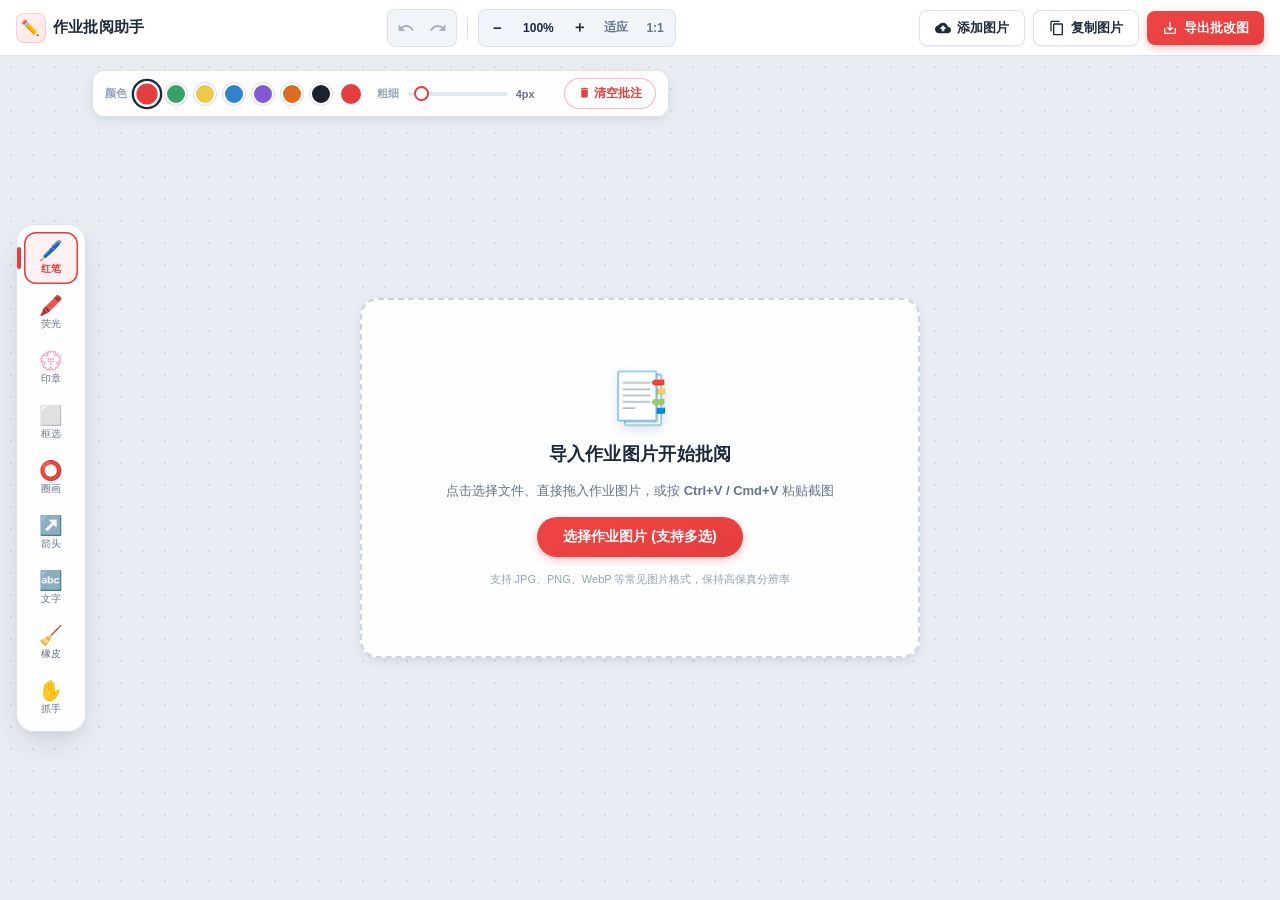
==== homework_marker.html @ cb80a2f5 "feat: 作业批阅助手初始版本 (支持高保真批注/几何胶囊体橡皮擦/无重叠荧光笔/印章交互/离屏高清导出)" ====
<!DOCTYPE html>
<html lang="zh-CN">
<head>
  <meta charset="UTF-8">
  <meta name="viewport" content="width=device-width, initial-scale=1.0, maximum-scale=1.0, user-scalable=no">
  <title>作业批改助手 - 轻量图片在线批阅与导出</title>
  <style>
/* ==========================================================================
   作业批改助手 - 现代极简风格 CSS (UI Refresh)
   ========================================================================== */

:root {
  --bg-app: #f4f6fa;
  --bg-surface: rgba(255, 255, 255, 0.92);
  --bg-canvas-wrap: #e9edf3;
  --border-color: rgba(218, 226, 238, 0.95);
  --text-main: #1e293b;
  --text-muted: #64748b;
  --text-light: #94a3b8;
  --primary: #e53e3e;
  --primary-hover: #c53030;
  --primary-light: #fff1f1;
  --accent: #3182ce;
  --accent-light: #ebf4fd;
  --shadow-sm: 0 1px 2px 0 rgba(15, 23, 42, 0.06);
  --shadow-md: 0 4px 14px -2px rgba(15, 23, 42, 0.10), 0 2px 4px -1px rgba(15, 23, 42, 0.05);
  --shadow-lg: 0 12px 32px -6px rgba(15, 23, 42, 0.14), 0 4px 8px -2px rgba(15, 23, 42, 0.06);
  --radius-xs: 5px;
  --radius-sm: 8px;
  --radius-md: 12px;
  --radius-lg: 18px;
  --radius-pill: 999px;
  --font-family: -apple-system, BlinkMacSystemFont, "Segoe UI", Roboto, "Helvetica Neue", Arial, "PingFang SC", "Microsoft YaHei", sans-serif;
}

* {
  box-sizing: border-box;
  margin: 0;
  padding: 0;
  user-select: none;
  -webkit-user-select: none;
}

html, body {
  width: 100%;
  height: 100%;
  overflow: hidden;
  font-family: var(--font-family);
  background-color: var(--bg-app);
  color: var(--text-main);
  touch-action: none;
}

button {
  font-family: inherit;
  -webkit-tap-highlight-color: transparent;
}

button:focus-visible {
  outline: 2px solid var(--accent);
  outline-offset: 1px;
}

/* ================= 顶栏导航 ================= */
.app-header {
  height: 56px;
  background: var(--bg-surface);
  backdrop-filter: blur(16px);
  -webkit-backdrop-filter: blur(16px);
  border-bottom: 1px solid var(--border-color);
  display: flex;
  align-items: center;
  justify-content: space-between;
  gap: 12px;
  padding: 0 16px;
  position: relative;
  z-index: 50;
}

.header-left {
  display: flex;
  align-items: center;
  gap: 12px;
  min-width: 0;
  flex-shrink: 1;
}

.app-logo {
  display: flex;
  align-items: center;
  gap: 7px;
  font-weight: 800;
  font-size: 15px;
  color: var(--text-main);
  letter-spacing: 0.2px;
  white-space: nowrap;
}

.logo-icon {
  display: flex;
  align-items: center;
  justify-content: center;
  width: 30px;
  height: 30px;
  background: linear-gradient(135deg, #fff5f5, #ffe3e3);
  border-radius: var(--radius-sm);
  font-size: 15px;
  box-shadow: inset 0 0 0 1px rgba(229, 62, 62, 0.18);
}

.doc-info {
  display: flex;
  align-items: center;
  gap: 8px;
  background: #f1f5f9;
  border: 1px solid var(--border-color);
  padding: 4px 10px;
  border-radius: var(--radius-pill);
  font-size: 12px;
  min-width: 0;
}

.filename {
  max-width: 180px;
  overflow: hidden;
  text-overflow: ellipsis;
  white-space: nowrap;
  font-weight: 600;
  color: var(--text-main);
}

.filesize-badge {
  color: var(--text-light);
  font-size: 11px;
  white-space: nowrap;
}

/* 顶部居中快捷操作 */
.header-center {
  display: flex;
  align-items: center;
  gap: 10px;
  flex-shrink: 0;
}

.btn-group {
  display: flex;
  align-items: center;
  background: #f1f5f9;
  border: 1px solid var(--border-color);
  border-radius: var(--radius-sm);
  padding: 3px;
  gap: 2px;
}

.icon-btn {
  width: 30px;
  height: 30px;
  border: none;
  background: transparent;
  border-radius: var(--radius-xs);
  cursor: pointer;
  display: flex;
  align-items: center;
  justify-content: center;
  color: var(--text-main);
  font-size: 15px;
  font-weight: 600;
  transition: background 0.12s ease, color 0.12s ease, transform 0.06s ease;
}

.icon-btn:hover:not(:disabled) {
  background: #fff;
  box-shadow: var(--shadow-sm);
}

.icon-btn:active:not(:disabled) {
  transform: scale(0.94);
}

.icon-btn:disabled {
  opacity: 0.32;
  cursor: not-allowed;
}

.divider {
  width: 1px;
  height: 22px;
  background: var(--border-color);
}

.zoom-controls {
  display: flex;
  align-items: center;
  gap: 2px;
  background: #f1f5f9;
  border: 1px solid var(--border-color);
  border-radius: var(--radius-sm);
  padding: 3px;
}

.zoom-text {
  font-size: 12px;
  font-weight: 700;
  min-width: 48px;
  text-align: center;
  color: var(--text-main);
  font-variant-numeric: tabular-nums;
}

.text-btn {
  border: none;
  background: transparent;
  padding: 5px 8px;
  border-radius: var(--radius-xs);
  font-size: 12px;
  font-weight: 600;
  cursor: pointer;
  color: var(--text-muted);
  transition: background 0.12s, color 0.12s;
  white-space: nowrap;
}

.text-btn:hover {
  background: #fff;
  color: var(--text-main);
  box-shadow: var(--shadow-sm);
}

/* 顶栏右侧按钮 */
.header-right {
  display: flex;
  align-items: center;
  gap: 8px;
  flex-shrink: 0;
}

.action-btn {
  border: none;
  display: inline-flex;
  align-items: center;
  gap: 6px;
  padding: 8px 15px;
  border-radius: var(--radius-sm);
  font-size: 13px;
  font-weight: 600;
  cursor: pointer;
  transition: all 0.14s ease;
  white-space: nowrap;
}

.action-btn svg {
  flex-shrink: 0;
}

.action-btn.primary {
  background: linear-gradient(160deg, #ef4444, var(--primary));
  color: #fff;
  box-shadow: 0 3px 8px rgba(229, 62, 62, 0.32);
}

.action-btn.primary:hover {
  background: linear-gradient(160deg, var(--primary), var(--primary-hover));
  box-shadow: 0 4px 12px rgba(229, 62, 62, 0.4);
  transform: translateY(-1px);
}

.action-btn.primary:active {
  transform: translateY(0);
}

.action-btn.secondary {
  background: #fff;
  color: var(--text-main);
  border: 1px solid var(--border-color);
  box-shadow: var(--shadow-sm);
}

.action-btn.secondary:hover {
  background: #f8fafc;
  border-color: #cbd5e1;
  transform: translateY(-1px);
  box-shadow: var(--shadow-md);
}

.action-btn.secondary:active {
  transform: translateY(0);
}

/* ================= 主体工作区 ================= */
.app-main {
  width: 100%;
  height: calc(100% - 56px);
  position: relative;
  display: flex;
  flex-direction: column;
}

/* 左侧悬浮主工具栏 */
.floating-toolbar {
  position: absolute;
  left: 16px;
  top: 50%;
  transform: translateY(-50%);
  z-index: 40;
  background: var(--bg-surface);
  backdrop-filter: blur(16px);
  -webkit-backdrop-filter: blur(16px);
  border: 1px solid var(--border-color);
  border-radius: var(--radius-lg);
  box-shadow: var(--shadow-lg);
  padding: 7px;
  display: flex;
  flex-direction: column;
  gap: 3px;
}

.tool-btn {
  width: 54px;
  height: 52px;
  border: none;
  background: transparent;
  border-radius: var(--radius-md);
  display: flex;
  flex-direction: column;
  align-items: center;
  justify-content: center;
  gap: 2px;
  cursor: pointer;
  transition: background 0.13s cubic-bezier(0.4, 0, 0.2, 1), color 0.13s, transform 0.08s;
  color: var(--text-muted);
  position: relative;
}

.tool-btn:hover {
  background: rgba(15, 23, 42, 0.05);
  color: var(--text-main);
}

.tool-btn:active {
  transform: scale(0.94);
}

.tool-btn.active {
  background: var(--primary-light);
  color: var(--primary);
  font-weight: 700;
  box-shadow: inset 0 0 0 1.5px var(--primary);
}

.tool-btn.active::before {
  content: '';
  position: absolute;
  left: -7px;
  top: 50%;
  transform: translateY(-50%);
  width: 3.5px;
  height: 22px;
  background: var(--primary);
  border-radius: var(--radius-pill);
}

.tool-icon {
  font-size: 19px;
  line-height: 1;
}

.tool-name {
  font-size: 10px;
  letter-spacing: 0.2px;
}

/* 顶部悬浮属性配置栏 */
.floating-props {
  position: absolute;
  top: 14px;
  left: 92px;
  right: 16px;
  width: fit-content;
  max-width: calc(100% - 108px);
  z-index: 35;
  background: var(--bg-surface);
  backdrop-filter: blur(16px);
  -webkit-backdrop-filter: blur(16px);
  border: 1px solid var(--border-color);
  border-radius: var(--radius-md);
  box-shadow: var(--shadow-md);
  padding: 7px 12px;
  display: flex;
  align-items: center;
  gap: 14px;
  flex-wrap: wrap;
}

.prop-group {
  display: flex;
  align-items: center;
  gap: 8px;
  min-height: 30px;
}

.prop-label {
  font-size: 11px;
  font-weight: 700;
  color: var(--text-light);
  letter-spacing: 0.4px;
  white-space: nowrap;
}

.color-palette {
  display: flex;
  align-items: center;
  gap: 7px;
}

.color-dot {
  width: 22px;
  height: 22px;
  border-radius: 50%;
  border: 2px solid #fff;
  outline: 1px solid rgba(15, 23, 42, 0.14);
  cursor: pointer;
  transition: transform 0.14s, outline-color 0.14s;
  flex-shrink: 0;
}

.color-dot:hover {
  transform: scale(1.18);
}

.color-dot.active {
  outline: 2.5px solid var(--text-main);
  transform: scale(1.18);
}

.custom-color-input {
  width: 24px;
  height: 24px;
  padding: 0;
  border: none;
  background: transparent;
  cursor: pointer;
  border-radius: 50%;
}

.custom-color-input::-webkit-color-swatch-wrapper {
  padding: 0;
}

.custom-color-input::-webkit-color-swatch {
  border: 2px solid #fff;
  outline: 1.5px dashed var(--text-light);
  border-radius: 50%;
}

.size-slider-wrap {
  display: flex;
  align-items: center;
  gap: 8px;
}

.size-slider-wrap input[type="range"] {
  width: 100px;
  cursor: pointer;
  appearance: none;
  -webkit-appearance: none;
  height: 4px;
  background: #e2e8f0;
  border-radius: var(--radius-pill);
  outline: none;
}

.size-slider-wrap input[type="range"]::-webkit-slider-thumb {
  appearance: none;
  -webkit-appearance: none;
  width: 15px;
  height: 15px;
  background: #fff;
  border: 2.5px solid var(--primary);
  border-radius: 50%;
  box-shadow: var(--shadow-sm);
  transition: transform 0.12s;
}

.size-slider-wrap input[type="range"]::-webkit-slider-thumb:hover {
  transform: scale(1.15);
}

.size-slider-wrap input[type="range"]::-moz-range-thumb {
  width: 15px;
  height: 15px;
  background: #fff;
  border: 2.5px solid var(--primary);
  border-radius: 50%;
  box-shadow: var(--shadow-sm);
}

.size-val {
  font-size: 11px;
  font-weight: 700;
  min-width: 34px;
  color: var(--text-muted);
  font-variant-numeric: tabular-nums;
}

/* 印章选择 */
.stamp-picker {
  display: flex;
  align-items: center;
  gap: 5px;
  flex-wrap: wrap;
}

.stamp-btn {
  border: 1px solid var(--border-color);
  background: #fff;
  border-radius: var(--radius-pill);
  padding: 5px 11px;
  font-size: 12px;
  font-weight: 500;
  cursor: pointer;
  transition: all 0.13s;
  color: var(--text-main);
  white-space: nowrap;
  box-shadow: var(--shadow-sm);
}

.stamp-btn:hover {
  background: #f8fafc;
  border-color: #cbd5e1;
  transform: translateY(-1px);
}

.stamp-btn.active {
  background: var(--primary);
  color: #fff;
  border-color: var(--primary);
  font-weight: 700;
  box-shadow: 0 3px 8px rgba(229, 62, 62, 0.3);
}

/* 选中印章的操作组 */
.stamp-ops {
  display: flex;
  align-items: center;
  gap: 5px;
}

.stamp-op-btn {
  border: 1px solid var(--border-color);
  background: #fff;
  border-radius: var(--radius-pill);
  padding: 5px 10px;
  font-size: 12px;
  font-weight: 600;
  cursor: pointer;
  transition: all 0.13s;
  color: var(--text-main);
  display: inline-flex;
  align-items: center;
  gap: 4px;
  white-space: nowrap;
  box-shadow: var(--shadow-sm);
}

.stamp-op-btn span {
  font-size: 11px;
}

.stamp-op-btn:hover {
  background: #f8fafc;
  border-color: #cbd5e1;
  transform: translateY(-1px);
}

.stamp-op-btn.danger {
  color: var(--primary);
  border-color: rgba(229, 62, 62, 0.45);
  background: var(--primary-light);
}

.stamp-op-btn.danger:hover {
  background: #ffe3e3;
  border-color: var(--primary);
}

/* 兼容旧类名（若其他位置引用） */
.stamp-action-btn {
  border: 1px solid var(--border-color);
  background: #fff;
  border-radius: var(--radius-pill);
  padding: 5px 10px;
  font-size: 12px;
  cursor: pointer;
}

.danger-btn {
  border: 1px solid rgba(229, 62, 62, 0.35);
  background: #fff;
  color: var(--primary);
  border-radius: var(--radius-pill);
  padding: 6px 13px;
  font-size: 12px;
  font-weight: 600;
  cursor: pointer;
  transition: all 0.14s;
  white-space: nowrap;
}

.danger-btn:hover {
  background: var(--primary);
  color: #fff;
  border-color: var(--primary);
  box-shadow: 0 3px 8px rgba(229, 62, 62, 0.3);
}

.ml-auto {
  margin-left: auto;
}

/* ================= 画布视口 ================= */
.canvas-viewport {
  flex: 1;
  width: 100%;
  height: 100%;
  background-color: var(--bg-canvas-wrap);
  background-image: radial-gradient(circle, rgba(148, 163, 184, 0.28) 1px, transparent 1px);
  background-size: 22px 22px;
  position: relative;
  overflow: hidden;
  cursor: crosshair;
}

.canvas-viewport.panning {
  cursor: grab;
}

.canvas-viewport.panning:active {
  cursor: grabbing;
}

#mainCanvas {
  position: absolute;
  top: 0;
  left: 0;
  width: 100%;
  height: 100%;
  display: block;
}

/* 初始拖拽空状态 */
.drop-zone {
  position: absolute;
  inset: 40px;
  margin: auto;
  max-width: 560px;
  height: 360px;
  border: 2px dashed #cbd5e1;
  background: rgba(255, 255, 255, 0.9);
  backdrop-filter: blur(8px);
  border-radius: var(--radius-lg);
  display: flex;
  flex-direction: column;
  align-items: center;
  justify-content: center;
  gap: 15px;
  padding: 24px;
  text-align: center;
  z-index: 20;
  transition: all 0.2s;
  box-shadow: var(--shadow-md);
}

.drop-zone.dragover {
  border-color: var(--primary);
  background: var(--primary-light);
  transform: scale(1.02);
  box-shadow: 0 12px 32px rgba(229, 62, 62, 0.16);
}

.drop-icon {
  font-size: 50px;
  filter: drop-shadow(0 4px 6px rgba(15, 23, 42, 0.12));
}

.drop-zone h2 {
  font-size: 18px;
  font-weight: 800;
  color: var(--text-main);
  letter-spacing: 0.3px;
}

.drop-zone p {
  font-size: 13px;
  color: var(--text-muted);
  max-width: 400px;
  line-height: 1.6;
}

.action-btn.large {
  padding: 11px 26px;
  font-size: 14px;
  border-radius: var(--radius-pill);
}

.drop-hint {
  font-size: 11px;
  color: var(--text-light);
}

/* ================= 底部多图批改缩略图条 ================= */
.thumbnail-strip {
  height: 88px;
  background: var(--bg-surface);
  border-top: 1px solid var(--border-color);
  backdrop-filter: blur(16px);
  -webkit-backdrop-filter: blur(16px);
  display: flex;
  flex-direction: column;
  padding: 7px 16px;
  position: relative;
  z-index: 45;
}

.thumb-header {
  display: flex;
  align-items: center;
  justify-content: space-between;
  font-size: 11px;
  font-weight: 700;
  color: var(--text-muted);
  letter-spacing: 0.3px;
  margin-bottom: 5px;
}

.thumb-add-btn {
  background: transparent;
  border: 1px solid transparent;
  border-radius: var(--radius-pill);
  padding: 2px 10px;
  color: var(--accent);
  font-size: 11px;
  font-weight: 700;
  cursor: pointer;
  transition: all 0.13s;
}

.thumb-add-btn:hover {
  background: var(--accent-light);
  border-color: rgba(49, 130, 206, 0.3);
}

.thumb-scroll {
  display: flex;
  align-items: center;
  gap: 10px;
  overflow-x: auto;
  overflow-y: hidden;
  height: 56px;
  padding-bottom: 2px;
}

.thumb-scroll::-webkit-scrollbar {
  height: 5px;
}

.thumb-scroll::-webkit-scrollbar-thumb {
  background: #cbd5e1;
  border-radius: var(--radius-pill);
}

.thumb-item {
  position: relative;
  width: 50px;
  height: 50px;
  border-radius: var(--radius-sm);
  border: 2px solid transparent;
  overflow: hidden;
  cursor: pointer;
  flex-shrink: 0;
  background: #f1f5f9;
  transition: all 0.15s;
  box-shadow: var(--shadow-sm);
}

.thumb-item:hover {
  transform: translateY(-2px);
  box-shadow: var(--shadow-md);
}

.thumb-item img {
  width: 100%;
  height: 100%;
  object-fit: cover;
}

.thumb-item.active {
  border-color: var(--primary);
  box-shadow: 0 0 0 2px rgba(229, 62, 62, 0.25);
}

.thumb-remove {
  position: absolute;
  top: 1px;
  right: 1px;
  width: 15px;
  height: 15px;
  background: rgba(15, 23, 42, 0.65);
  color: #fff;
  border-radius: 50%;
  display: flex;
  align-items: center;
  justify-content: center;
  font-size: 10px;
  opacity: 0;
  transition: opacity 0.15s;
}

.thumb-item:hover .thumb-remove {
  opacity: 1;
}

/* ================= 提示 Toast ================= */
.toast-container {
  position: fixed;
  bottom: 24px;
  left: 50%;
  transform: translateX(-50%);
  display: flex;
  flex-direction: column;
  align-items: center;
  gap: 8px;
  z-index: 9999;
  pointer-events: none;
}

.toast {
  background: rgba(15, 23, 42, 0.92);
  color: #fff;
  padding: 9px 18px;
  border-radius: var(--radius-pill);
  font-size: 13px;
  font-weight: 500;
  letter-spacing: 0.2px;
  box-shadow: var(--shadow-lg);
  backdrop-filter: blur(8px);
  animation: toastFadeIn 0.25s ease-out forwards;
}

@keyframes toastFadeIn {
  from { opacity: 0; transform: translateY(10px); }
  to { opacity: 1; transform: translateY(0); }
}

/* ================= 中屏适配：压缩属性栏标签与间距 ================= */
@media (max-width: 1100px) {
  .floating-props {
    gap: 10px;
  }
  .prop-label {
    display: none;
  }
  .size-slider-wrap input[type="range"] {
    width: 72px;
  }
  .stamp-op-btn span {
    display: none;
  }
  .stamp-op-btn {
    padding: 5px 9px;
  }
  .action-btn span {
    display: none;
  }
  .action-btn {
    padding: 8px 11px;
  }
  .filename {
    max-width: 110px;
  }
}

/* ================= 移动端适配 ================= */
@media (max-width: 768px) {
  .app-header {
    padding: 0 8px;
    height: 50px;
    gap: 6px;
  }
  .app-main {
    height: calc(100% - 50px);
  }
  .app-logo .logo-title {
    display: none;
  }
  .doc-info, .header-center .btn-group {
    display: none;
  }
  .floating-toolbar {
    left: 8px;
    top: 50%;
    transform: translateY(-50%);
    padding: 5px;
    border-radius: var(--radius-md);
  }
  .tool-btn {
    width: 46px;
    height: 46px;
  }
  .tool-btn.active::before {
    left: -5px;
    height: 18px;
  }
  .floating-props {
    left: 66px;
    top: 10px;
    right: 8px;
    max-width: calc(100% - 74px);
    padding: 5px 9px;
    gap: 8px;
  }
  .prop-group {
    min-height: 26px;
  }
  .color-dot {
    width: 19px;
    height: 19px;
  }
  .size-slider-wrap input[type="range"] {
    width: 60px;
  }
  .stamp-btn {
    padding: 4px 9px;
    font-size: 11px;
  }
  .zoom-controls {
    padding: 2px;
  }
  .zoom-text {
    min-width: 40px;
    font-size: 11px;
  }
  .text-btn {
    padding: 4px 6px;
    font-size: 11px;
  }
  .drop-zone {
    inset: 16px;
    height: auto;
    min-height: 300px;
  }
}

/* ================= 移动端顶栏修复 ================= */
.action-btn[for="fileInput"],
.thumb-add-btn {
  cursor: pointer;
}

@media (max-width: 768px) {
  .app-header {
    display: grid;
    grid-template-columns: 42px minmax(0, 1fr) auto;
    align-items: center;
    height: 50px;
    padding: 0 8px;
    gap: 6px;
  }
  .header-left { min-width: 0; width: 42px; }
  .app-logo { width: 42px; justify-content: center; }
  .app-logo .logo-title,
  .doc-info { display: none !important; }
  .header-center { min-width: 0; width: 100%; justify-content: center; gap: 0; }
  .header-center .btn-group { display: flex; gap: 2px; }
  .header-center .divider { display: none; }
  .zoom-controls { max-width: 100%; overflow: hidden; }
  .header-right { gap: 5px; }
  .header-right .action-btn { padding: 7px 9px; }
  .header-right .action-btn span { display: none; }
  .header-right #btnCopyImage { display: inline-flex; }
  .floating-props { z-index: 45; }
}

</style>
</head>
<body>
  <!-- 顶栏导航 -->
  <header class="app-header">
    <div class="header-left">
      <div class="app-logo">
        <span class="logo-icon">✏️</span>
        <span class="logo-title">作业批阅助手</span>
      </div>
      <div class="doc-info" id="docInfo" style="display: none;">
        <span class="filename" id="docFilename">未命名作业</span>
        <span class="filesize-badge" id="docResolution">0 × 0</span>
      </div>
    </div>

    <!-- 顶部居中快捷操作：撤销/重做/缩放 -->
    <div class="header-center">
      <div class="btn-group">
        <button class="icon-btn" id="btnUndo" title="撤销 (Ctrl+Z)" disabled>
          <svg viewBox="0 0 24 24" width="18" height="18"><path fill="currentColor" d="M12.5 8c-2.65 0-5.05.99-6.9 2.6L2 7v9h9l-3.62-3.62c1.39-1.16 3.16-1.88 5.12-1.88 3.54 0 6.55 2.31 7.6 5.5l2.37-.78C21.08 11.03 17.15 8 12.5 8z"/></svg>
        </button>
        <button class="icon-btn" id="btnRedo" title="重做 (Ctrl+Y)" disabled>
          <svg viewBox="0 0 24 24" width="18" height="18"><path fill="currentColor" d="M18.4 10.6C16.55 8.99 14.15 8 11.5 8c-4.65 0-8.58 3.03-9.96 7.22L3.9 16c1.05-3.19 4.05-5.5 7.6-5.5 1.95 0 3.73.72 5.12 1.88L13 16h9V7l-3.6 3.6z"/></svg>
        </button>
      </div>

      <div class="divider"></div>

      <div class="zoom-controls">
        <button class="icon-btn" id="btnZoomOut" title="缩小 (滚轮下滑)">−</button>
        <span class="zoom-text" id="zoomLevel">100%</span>
        <button class="icon-btn" id="btnZoomIn" title="放大 (滚轮上滑)">＋</button>
        <button class="text-btn" id="btnFitScreen" title="自适应窗口大小">适应</button>
        <button class="text-btn" id="btnActualSize" title="1:1 原始像素">1:1</button>
      </div>
    </div>

    <!-- 顶部右侧：导入与导出 -->
    <div class="header-right">
      <input type="file" id="fileInput" accept="image/*" multiple style="display: none;">
      <label class="action-btn secondary" id="btnImport" for="fileInput" role="button" title="选择并导入作业照片">
        <svg viewBox="0 0 24 24" width="16" height="16"><path fill="currentColor" d="M19.35 10.04C18.67 6.59 15.64 4 12 4 9.11 4 6.6 5.64 5.35 8.04 2.34 8.36 0 10.91 0 14c0 3.31 2.69 6 6 6h13c2.76 0 5-2.24 5-5 0-2.64-2.05-4.78-4.65-4.96zM14 13v4h-4v-4H7l5-5 5 5h-3z"/></svg>
        <span>添加图片</span>
      </label>
      <button class="action-btn secondary" id="btnCopyImage" title="复制批阅图到剪贴板">
        <svg viewBox="0 0 24 24" width="16" height="16"><path fill="currentColor" d="M16 1H4c-1.1 0-2 .9-2 2v14h2V3h12V1zm3 4H8c-1.1 0-2 .9-2 2v14c0 1.1.9 2 2 2h11c1.1 0 2-.9 2-2V7c0-1.1-.9-2-2-2zm0 16H8V7h11v14z"/></svg>
        <span>复制图片</span>
      </button>
      <button class="action-btn primary" id="btnExport">
        <svg viewBox="0 0 24 24" width="16" height="16"><path fill="currentColor" d="M19 12v7H5v-7H3v7c0 1.1.9 2 2 2h14c1.1 0 2-.9 2-2v-7h-2zm-6 .67l2.59-2.58L17 11.5l-5 5-5-5 1.41-1.41L11 12.67V3h2v9.67z"/></svg>
        <span>导出批改图</span>
      </button>
    </div>
  </header>

  <!-- 主体工作区 -->
  <main class="app-main">
    <!-- 左侧悬浮主工具栏 -->
    <aside class="floating-toolbar">
      <button class="tool-btn active" data-tool="pen" title="批改红笔 (P)">
        <span class="tool-icon">🖊️</span>
        <span class="tool-name">红笔</span>
      </button>
      <button class="tool-btn" data-tool="highlighter" title="荧光笔 (H)">
        <span class="tool-icon">🖍️</span>
        <span class="tool-name">荧光</span>
      </button>
      <button class="tool-btn" data-tool="stamp" title="批改印章 (S)">
        <span class="tool-icon">💮</span>
        <span class="tool-name">印章</span>
      </button>
      <button class="tool-btn" data-tool="rect" title="矩形框选 (R)">
        <span class="tool-icon">⬜</span>
        <span class="tool-name">框选</span>
      </button>
      <button class="tool-btn" data-tool="circle" title="圆形重点 (C)">
        <span class="tool-icon">⭕</span>
        <span class="tool-name">圈画</span>
      </button>
      <button class="tool-btn" data-tool="arrow" title="箭头指示 (A)">
        <span class="tool-icon">↗️</span>
        <span class="tool-name">箭头</span>
      </button>
      <button class="tool-btn" data-tool="text" title="文字评语 (T)">
        <span class="tool-icon">🔤</span>
        <span class="tool-name">文字</span>
      </button>
      <button class="tool-btn" data-tool="eraser" title="橡皮擦 (E)">
        <span class="tool-icon">🧹</span>
        <span class="tool-name">橡皮</span>
      </button>
      <button class="tool-btn" data-tool="pan" title="平移视角 (空格+拖拽)">
        <span class="tool-icon">✋</span>
        <span class="tool-name">抓手</span>
      </button>
    </aside>

    <!-- 顶部悬浮属性配置栏 (颜色/粗细/印章类型) -->
    <section class="floating-props" id="floatingProps">
      <!-- 颜色选择器 -->
      <div class="prop-group" id="colorGroup">
        <span class="prop-label">颜色</span>
        <div class="color-palette">
          <button class="color-dot active" data-color="#e53e3e" style="background: #e53e3e;" title="教师正红"></button>
          <button class="color-dot" data-color="#38a169" style="background: #38a169;" title="对勾绿"></button>
          <button class="color-dot" data-color="#ecc94b" style="background: #ecc94b;" title="重点黄"></button>
          <button class="color-dot" data-color="#3182ce" style="background: #3182ce;" title="标准蓝"></button>
          <button class="color-dot" data-color="#805ad5" style="background: #805ad5;" title="典雅紫"></button>
          <button class="color-dot" data-color="#dd6b20" style="background: #dd6b20;" title="警示橙"></button>
          <button class="color-dot" data-color="#1a202c" style="background: #1a202c;" title="墨黑"></button>
          <input type="color" id="customColorPicker" value="#e53e3e" class="custom-color-input" title="自定义颜色">
        </div>
      </div>

      <!-- 粗细选择器 -->
      <div class="prop-group" id="sizeGroup">
        <span class="prop-label">粗细</span>
        <div class="size-slider-wrap">
          <input type="range" id="sizeSlider" min="1" max="40" value="4">
          <span class="size-val" id="sizeVal">4px</span>
        </div>
      </div>

      <!-- 橡皮擦范围（仅选择橡皮时展示） -->
      <div class="prop-group" id="eraserSizeGroup" style="display: none;">
        <span class="prop-label">擦除范围</span>
        <div class="size-slider-wrap">
          <input type="range" id="eraserSizeSlider" min="8" max="96" value="32">
          <span class="size-val" id="eraserSizeVal">32px</span>
        </div>
      </div>

      <!-- 印章选择器（当选中印章工具时展示） -->
      <div class="prop-group" id="stampGroup" style="display: none;">
        <span class="prop-label">批阅印章</span>
        <div class="stamp-picker">
          <button class="stamp-btn active" data-stamp="check" title="正确 (对勾)">✔ 正确</button>
          <button class="stamp-btn" data-stamp="cross" title="错误 (打叉)">✘ 订正</button>
          <button class="stamp-btn" data-stamp="score100" title="100分">💯 100</button>
          <button class="stamp-btn" data-stamp="great" title="优秀">👍 优秀</button>
          <button class="stamp-btn" data-stamp="read" title="已阅">⭐ 阅</button>
          <button class="stamp-btn" data-stamp="question" title="疑问">❓ 疑问</button>
        </div>
      </div>

      <!-- 选中印章时的放大缩小与清除操作 -->
      <div class="prop-group" id="selectedStampOps" style="display: none;">
        <span class="prop-label">选中印章</span>
        <div class="stamp-ops">
          <button class="stamp-op-btn" id="btnScaleUp" title="放大印章">➕<span>放大</span></button>
          <button class="stamp-op-btn" id="btnScaleDown" title="缩小印章">➖<span>缩小</span></button>
          <button class="stamp-op-btn danger" id="btnDeleteSelectedStamp" title="删除该印章 (Delete)">🗑️<span>清除</span></button>
        </div>
      </div>

      <!-- 清屏与快捷操作 -->
      <div class="prop-group ml-auto">
        <button class="danger-btn" id="btnClearAnnotations" title="清空当前所有批注">
          <svg viewBox="0 0 24 24" width="13" height="13" style="vertical-align:-2px;margin-right:3px;"><path fill="currentColor" d="M6 19c0 1.1.9 2 2 2h8c1.1 0 2-.9 2-2V7H6v12zM19 4h-3.5l-1-1h-5l-1 1H5v2h14V4z"/></svg>清空批注
        </button>
      </div>
    </section>

    <!-- 画布容器 -->
    <div class="canvas-viewport" id="canvasViewport">
      <!-- 初始空状态引导区 -->
      <div class="drop-zone" id="dropZone">
        <div class="drop-icon">📑</div>
        <h2>导入作业图片开始批阅</h2>
        <p>点击选择文件、直接拖入作业图片，或按 <strong>Ctrl+V / Cmd+V</strong> 粘贴截图</p>
        <label class="action-btn primary large" id="btnSelectFilePrompt" for="fileInput" role="button" title="点击选择作业图片">
          选择作业图片 (支持多选)
        </label>
        <div class="drop-hint">支持 JPG、PNG、WebP 等常见图片格式，保持高保真分辨率</div>
      </div>

      <!-- 核心画布元素 -->
      <canvas id="mainCanvas"></canvas>
    </div>

    <!-- 底部多图批阅任务栏（多图导入时显示） -->
    <footer class="thumbnail-strip" id="thumbnailStrip" style="display: none;">
      <div class="thumb-header">
        <span>作业批改列表 (<span id="thumbCount">0</span>)</span>
        <label class="thumb-add-btn" id="btnAddMoreImages" for="fileInput" role="button">+ 追加图片</label>
      </div>
      <div class="thumb-scroll" id="thumbScroll">
        <!-- 缩略图项动态注入 -->
      </div>
    </footer>
  </main>

  <!-- 提示弹窗 (Toast) -->
  <div class="toast-container" id="toastContainer"></div>

  <script>
/**
 * 作业批阅助手 - 核心应用逻辑
 * 实现图片导入、平移缩放、高保真对象化矢量批注与离屏高清导出
 */

(function () {
  'use strict';

  // 状态定义
  const state = {
    images: [], // 列表项: { id, name, img, annotations: [], undoStack: [], redoStack: [] }
    currentIndex: -1,
    view: {
      scale: 1,
      panX: 0,
      panY: 0,
      minScale: 0.1,
      maxScale: 10
    },
    activeTool: 'pen',
    style: {
      color: '#e53e3e',
      size: 4,
      stamp: 'check'
    },
    isDrawing: false,
    isPanning: false,
    panStart: { x: 0, y: 0 },
    currentDraft: null,
    isSpacePressed: false,
    // 双指触控捏合缩放与平移状态
    pinch: {
      active: false,
      dist0: 0,
      center0: { x: 0, y: 0 },
      scale0: 1,
      pan0: { x: 0, y: 0 }
    },
    activePointers: new Map(), // pointerId -> { x, y }
    suppressDrawingUntilAllUp: false, // 双指操作防误触标志
    selectedItem: null, // 当前选中的批注图元
    itemInteraction: null, // { mode: 'move'|'resize'|'rotate', item, ... }
    eraseUndoPushed: false, // 本次橡皮擦拖动是否已记录撤销点
    eraserSize: 32,
    pointer: { x: 0, y: 0, visible: false }
  };

  // DOM 元素缓存
  const dom = {
    canvas: document.getElementById('mainCanvas'),
    viewport: document.getElementById('canvasViewport'),
    dropZone: document.getElementById('dropZone'),
    fileInput: document.getElementById('fileInput'),
    btnImport: document.getElementById('btnImport'),
    btnExport: document.getElementById('btnExport'),
    btnCopyImage: document.getElementById('btnCopyImage'),
    btnUndo: document.getElementById('btnUndo'),
    btnRedo: document.getElementById('btnRedo'),
    btnZoomIn: document.getElementById('btnZoomIn'),
    btnZoomOut: document.getElementById('btnZoomOut'),
    btnFitScreen: document.getElementById('btnFitScreen'),
    btnActualSize: document.getElementById('btnActualSize'),
    zoomLevel: document.getElementById('zoomLevel'),
    docInfo: document.getElementById('docInfo'),
    docFilename: document.getElementById('docFilename'),
    docResolution: document.getElementById('docResolution'),
    toolButtons: document.querySelectorAll('.tool-btn'),
    colorDots: document.querySelectorAll('.color-dot'),
    customColorPicker: document.getElementById('customColorPicker'),
    sizeSlider: document.getElementById('sizeSlider'),
    sizeVal: document.getElementById('sizeVal'),
    eraserSizeGroup: document.getElementById('eraserSizeGroup'),
    eraserSizeSlider: document.getElementById('eraserSizeSlider'),
    eraserSizeVal: document.getElementById('eraserSizeVal'),
    stampPicker: document.getElementById('stampGroup'),
    stampButtons: document.querySelectorAll('.stamp-btn'),
    colorGroup: document.getElementById('colorGroup'),
    sizeGroup: document.getElementById('sizeGroup'),
    btnClearAnnotations: document.getElementById('btnClearAnnotations'),
    selectedStampOps: document.getElementById('selectedStampOps'),
    btnScaleUp: document.getElementById('btnScaleUp'),
    btnScaleDown: document.getElementById('btnScaleDown'),
    btnDeleteSelectedStamp: document.getElementById('btnDeleteSelectedStamp'),
    btnSelectFilePrompt: document.getElementById('btnSelectFilePrompt'),
    thumbnailStrip: document.getElementById('thumbnailStrip'),
    thumbScroll: document.getElementById('thumbScroll'),
    thumbCount: document.getElementById('thumbCount'),
    btnAddMoreImages: document.getElementById('btnAddMoreImages'),
    toastContainer: document.getElementById('toastContainer')
  };

  const ctx = dom.canvas.getContext('2d');

  // ==================== 初始化与事件绑定 ====================
  function init() {
    resizeCanvas();
    window.addEventListener('resize', () => {
      resizeCanvas();
      render();
    });

    bindToolbar();
    bindCanvasEvents();
    bindImageImport();
    bindShortcuts();
    render();
  }

  // 画布尺寸对齐
  function resizeCanvas() {
    const rect = dom.viewport.getBoundingClientRect();
    const dpr = window.devicePixelRatio || 1;
    dom.canvas.width = rect.width * dpr;
    dom.canvas.height = rect.height * dpr;
    // canvas 的实际像素尺寸变化后重置变换，避免 resize 时 dpr 反复叠加
    ctx.setTransform(dpr, 0, 0, dpr, 0, 0);
  }

  // ==================== 图片导入与管理 ====================
  function bindImageImport() {
    dom.fileInput.addEventListener('change', (e) => {
      const files = Array.from(e.target.files || []);
      if (files.length > 0) loadFiles(files);
      dom.fileInput.value = '';
    });

    const triggerFileInput = (e) => {
      if (e && e.currentTarget && e.currentTarget.tagName === 'LABEL') return;
      dom.fileInput.click();
    };

    if (dom.btnImport) dom.btnImport.addEventListener('click', triggerFileInput);
    if (dom.btnAddMoreImages) dom.btnAddMoreImages.addEventListener('click', triggerFileInput);
    if (dom.btnSelectFilePrompt) dom.btnSelectFilePrompt.addEventListener('click', triggerFileInput);

    // 拖拽导入
    dom.viewport.addEventListener('dragover', (e) => {
      e.preventDefault();
      dom.dropZone.classList.add('dragover');
    });

    dom.viewport.addEventListener('dragleave', (e) => {
      e.preventDefault();
      dom.dropZone.classList.remove('dragover');
    });

    dom.viewport.addEventListener('drop', (e) => {
      e.preventDefault();
      dom.dropZone.classList.remove('dragover');
      const files = Array.from(e.dataTransfer.files).filter(f => f.type.startsWith('image/'));
      if (files.length > 0) loadFiles(files);
    });

    // 剪贴板粘贴导入 (Ctrl+V / Cmd+V)
    window.addEventListener('paste', (e) => {
      const items = e.clipboardData && e.clipboardData.items;
      if (!items) return;
      const imageFiles = [];
      for (let i = 0; i < items.length; i++) {
        if (items[i].type.indexOf('image') !== -1) {
          const file = items[i].getAsFile();
          if (file) imageFiles.push(file);
        }
      }
      if (imageFiles.length > 0) {
        showToast('已从剪贴板读取作业图片');
        loadFiles(imageFiles);
      }
    });
  }

  function loadFiles(files) {
    let loadedCount = 0;
    const initialIndex = state.images.length;

    files.forEach((file) => {
      const reader = new FileReader();
      reader.onload = (e) => {
        const img = new Image();
        img.onload = () => {
          state.images.push({
            id: 'img_' + Date.now() + '_' + Math.random().toString(36).substr(2, 5),
            name: file.name || `作业截图_${new Date().toLocaleTimeString().replace(/:/g, '')}`,
            img: img,
            annotations: [],
            undoStack: [],
            redoStack: []
          });

          loadedCount++;
          if (loadedCount === files.length) {
            updateThumbnails();
            switchImage(initialIndex);
            dom.dropZone.style.display = 'none';
            showToast(`已加载 ${files.length} 张作业图片`);
          }
        };
        img.src = e.target.result;
      };
      reader.readAsDataURL(file);
    });
  }

  function switchImage(index) {
    if (index < 0 || index >= state.images.length) return;
    state.currentIndex = index;
    state.selectedItem = null;
    updateSelectedStampUI();
    updateThumbnails();
    updateDocInfo();
    fitToScreen();
    updateUndoRedoUI();
  }

  function updateDocInfo() {
    const cur = state.images[state.currentIndex];
    if (!cur) {
      dom.docInfo.style.display = 'none';
      return;
    }
    dom.docInfo.style.display = 'flex';
    dom.docFilename.textContent = cur.name;
    dom.docResolution.textContent = `${cur.img.naturalWidth} × ${cur.img.naturalHeight} px`;
  }

  function updateThumbnails() {
    if (state.images.length <= 1) {
      dom.thumbnailStrip.style.display = 'none';
      return;
    }

    dom.thumbnailStrip.style.display = 'flex';
    dom.thumbCount.textContent = state.images.length;
    dom.thumbScroll.innerHTML = '';

    state.images.forEach((item, idx) => {
      const thumb = document.createElement('div');
      thumb.className = `thumb-item ${idx === state.currentIndex ? 'active' : ''}`;
      thumb.title = item.name;

      const img = document.createElement('img');
      img.src = item.img.src;
      thumb.appendChild(img);

      const del = document.createElement('div');
      del.className = 'thumb-remove';
      del.innerHTML = '×';
      del.title = '移除此张';
      del.onclick = (e) => {
        e.stopPropagation();
        removeImage(idx);
      };
      thumb.appendChild(del);

      thumb.onclick = () => switchImage(idx);
      dom.thumbScroll.appendChild(thumb);
    });
  }

  function removeImage(idx) {
    state.images.splice(idx, 1);
    if (state.images.length === 0) {
      state.currentIndex = -1;
      dom.dropZone.style.display = 'flex';
      updateThumbnails();
      updateDocInfo();
      render();
    } else {
      const nextIndex = Math.min(idx, state.images.length - 1);
      switchImage(nextIndex);
    }
  }

  // ==================== 视口与缩放平移 ====================
  function fitToScreen() {
    const cur = state.images[state.currentIndex];
    if (!cur) return;

    const rect = dom.viewport.getBoundingClientRect();
    const padding = 32;
    const availW = rect.width - padding * 2;
    const availH = rect.height - padding * 2;

    const scaleW = availW / cur.img.naturalWidth;
    const scaleH = availH / cur.img.naturalHeight;
    const fitScale = Math.min(scaleW, scaleH, 1.0); // 默认最大不超过 100%

    state.view.scale = Math.max(fitScale, 0.05);
    state.view.panX = (rect.width - cur.img.naturalWidth * state.view.scale) / 2;
    state.view.panY = (rect.height - cur.img.naturalHeight * state.view.scale) / 2;

    updateZoomDisplay();
    render();
  }

  function setActualSize() {
    const cur = state.images[state.currentIndex];
    if (!cur) return;
    const rect = dom.viewport.getBoundingClientRect();
    state.view.scale = 1.0;
    state.view.panX = (rect.width - cur.img.naturalWidth) / 2;
    state.view.panY = (rect.height - cur.img.naturalHeight) / 2;
    updateZoomDisplay();
    render();
  }

  function zoomAt(factor, clientX, clientY) {
    const rect = dom.viewport.getBoundingClientRect();
    const x = clientX - rect.left;
    const y = clientY - rect.top;

    const oldScale = state.view.scale;
    let newScale = oldScale * factor;
    newScale = Math.min(Math.max(newScale, state.view.minScale), state.view.maxScale);

    // 以 (x, y) 为焦点保持缩放
    state.view.panX = x - (x - state.view.panX) * (newScale / oldScale);
    state.view.panY = y - (y - state.view.panY) * (newScale / oldScale);
    state.view.scale = newScale;

    updateZoomDisplay();
    render();
  }

  function updateZoomDisplay() {
    dom.zoomLevel.textContent = `${Math.round(state.view.scale * 100)}%`;
  }

  // ==================== 坐标转换 (Screen <-> World) ====================
  function screenToWorld(sx, sy) {
    return {
      x: (sx - state.view.panX) / state.view.scale,
      y: (sy - state.view.panY) / state.view.scale
    };
  }

  function worldToScreen(wx, wy) {
    return {
      x: wx * state.view.scale + state.view.panX,
      y: wy * state.view.scale + state.view.panY
    };
  }

  // ==================== 工具栏与配置绑定 ====================
  function bindToolbar() {
    // 切换工具
    dom.toolButtons.forEach((btn) => {
      btn.addEventListener('click', () => {
        dom.toolButtons.forEach(b => b.classList.remove('active'));
        btn.classList.add('active');
        state.activeTool = btn.dataset.tool;
        if (state.activeTool !== 'stamp' && state.selectedItem) {
          state.selectedItem = null;
          updateSelectedStampUI();
          render();
        }

        // 根据工具切换属性栏
        dom.eraserSizeGroup.style.display = state.activeTool === 'eraser' ? 'flex' : 'none';
        if (state.activeTool === 'stamp') {
          dom.stampPicker.style.display = 'flex';
          dom.colorGroup.style.display = 'flex';
          dom.sizeGroup.style.display = 'none';
        } else if (state.activeTool === 'pan' || state.activeTool === 'eraser') {
          dom.stampPicker.style.display = 'none';
          dom.colorGroup.style.display = 'none';
          dom.sizeGroup.style.display = 'none';
        } else {
          dom.stampPicker.style.display = 'none';
          dom.colorGroup.style.display = 'flex';
          dom.sizeGroup.style.display = 'flex';
        }

        dom.viewport.classList.toggle('panning', state.activeTool === 'pan');
      });
    });

    // 颜色切换
    dom.colorDots.forEach((dot) => {
      dot.addEventListener('click', () => {
        dom.colorDots.forEach(d => d.classList.remove('active'));
        dot.classList.add('active');
        state.style.color = dot.dataset.color;
        dom.customColorPicker.value = dot.dataset.color;
      });
    });

    dom.customColorPicker.addEventListener('input', (e) => {
      state.style.color = e.target.value;
      dom.colorDots.forEach(d => d.classList.remove('active'));
    });

    // 粗细滑块
    dom.sizeSlider.addEventListener('input', (e) => {
      state.style.size = parseInt(e.target.value, 10);
      dom.sizeVal.textContent = `${state.style.size}px`;
    });

    dom.eraserSizeSlider.addEventListener('input', (e) => {
      state.eraserSize = parseInt(e.target.value, 10);
      dom.eraserSizeVal.textContent = `${state.eraserSize}px`;
      render();
    });

    // 印章选择
    dom.stampButtons.forEach((btn) => {
      btn.addEventListener('click', () => {
        dom.stampButtons.forEach(b => b.classList.remove('active'));
        btn.classList.add('active');
        state.style.stamp = btn.dataset.stamp;
      });
    });

    // 缩放按钮
    dom.btnZoomIn.addEventListener('click', () => {
      const rect = dom.viewport.getBoundingClientRect();
      zoomAt(1.2, rect.width / 2 + rect.left, rect.height / 2 + rect.top);
    });

    dom.btnZoomOut.addEventListener('click', () => {
      const rect = dom.viewport.getBoundingClientRect();
      zoomAt(0.8, rect.width / 2 + rect.left, rect.height / 2 + rect.top);
    });

    dom.btnFitScreen.addEventListener('click', fitToScreen);
    dom.btnActualSize.addEventListener('click', setActualSize);

    // 撤销 / 重做
    dom.btnUndo.addEventListener('click', undo);
    dom.btnRedo.addEventListener('click', redo);

    // 清空批注
    dom.btnClearAnnotations.addEventListener('click', () => {
      const cur = state.images[state.currentIndex];
      if (!cur || cur.annotations.length === 0) return;
      if (confirm('确定清空当前作业的所有批注？')) {
        pushUndo();
        cur.annotations = [];
        state.selectedItem = null;
        updateSelectedStampUI();
        updateUndoRedoUI();
        render();
        showToast('已清空所有批注');
      }
    });

    // 导出与复制
    dom.btnExport.addEventListener('click', exportMergedImage);
    dom.btnCopyImage.addEventListener('click', copyMergedImageToClipboard);

    // 选中印章的放大、缩小与清除
    if (dom.btnScaleUp) {
      dom.btnScaleUp.addEventListener('click', () => {
        if (state.selectedItem) {
          pushUndo();
          applyItemScale(state.selectedItem, state.selectedItem, 1.25);
          render();
        }
      });
    }

    if (dom.btnScaleDown) {
      dom.btnScaleDown.addEventListener('click', () => {
        if (state.selectedItem) {
          pushUndo();
          applyItemScale(state.selectedItem, state.selectedItem, 0.8);
          render();
        }
      });
    }

    if (dom.btnDeleteSelectedStamp) {
      dom.btnDeleteSelectedStamp.addEventListener('click', () => {
        deleteSelectedItem();
      });
    }
  }

  // ==================== 画布交互事件 (Pointer Events & 双指缩放) ====================
  function bindCanvasEvents() {
    const vp = dom.viewport;

    // 滚轮缩放 / Mac 触控板双指捏合
    vp.addEventListener('wheel', (e) => {
      e.preventDefault();
      if (e.ctrlKey) {
        // Mac 触控板双指捏合缩放 (Pinch-to-zoom)
        const factor = 1 - e.deltaY * 0.015;
        zoomAt(factor, e.clientX, e.clientY);
      } else {
        // 普通鼠标滚轮
        const factor = e.deltaY < 0 ? 1.12 : 0.89;
        zoomAt(factor, e.clientX, e.clientY);
      }
    }, { passive: false });

    // iOS Safari 原生双指手势增强保障
    let gestureScale0 = 1;
    vp.addEventListener('gesturestart', (e) => {
      e.preventDefault();
      gestureScale0 = state.view.scale;
      if (state.isDrawing) {
        state.isDrawing = false;
        state.currentDraft = null;
        render();
      }
    });
    vp.addEventListener('gesturechange', (e) => {
      e.preventDefault();
      const targetScale = Math.min(Math.max(gestureScale0 * e.scale, state.view.minScale), state.view.maxScale);
      const rect = vp.getBoundingClientRect();
      const cx = e.clientX - rect.left;
      const cy = e.clientY - rect.top;
      state.view.panX = cx - (cx - state.view.panX) * (targetScale / state.view.scale);
      state.view.panY = cy - (cy - state.view.panY) * (targetScale / state.view.scale);
      state.view.scale = targetScale;
      updateZoomDisplay();
      render();
    });
    vp.addEventListener('gestureend', (e) => {
      e.preventDefault();
      state.suppressDrawingUntilAllUp = false;
    });

    // PointerDown
    vp.addEventListener('pointerdown', (e) => {
      if (e.target !== dom.canvas && e.target !== vp) return;
      vp.setPointerCapture(e.pointerId);

      const rect = vp.getBoundingClientRect();
      const sx = e.clientX - rect.left;
      const sy = e.clientY - rect.top;

      state.activePointers.set(e.pointerId, { x: sx, y: sy });

      // 当出现 2 个或以上触控点：启动双指捏合缩放与平移模式
      if (state.activePointers.size >= 2) {
        state.suppressDrawingUntilAllUp = true;

        // 如果刚才单指按下时生成了草稿，立即丢弃回滚，避免在画布上留下误触痕迹
        if (state.isDrawing) {
          state.isDrawing = false;
          state.currentDraft = null;
          const cur = state.images[state.currentIndex];
          if (cur && cur.undoStack.length > 0) {
            cur.annotations = cur.undoStack.pop();
          }
          render();
        }
        state.isPanning = false;

        const pts = Array.from(state.activePointers.values());
        const p1 = pts[0];
        const p2 = pts[1];
        state.pinch.active = true;
        state.pinch.dist0 = Math.hypot(p2.x - p1.x, p2.y - p1.y);
        state.pinch.center0 = { x: (p1.x + p2.x) / 2, y: (p1.y + p2.y) / 2 };
        state.pinch.scale0 = state.view.scale;
        state.pinch.pan0 = { x: state.view.panX, y: state.view.panY };
        return;
      }

      // 如果当前仍处于双指刚结束但手指未全抬起的防误触保护期，抑制单指绘制
      if (state.suppressDrawingUntilAllUp) return;

      // 如果按住了空格键、或者激活了抓手工具、或者鼠标中键/右键，进入平移模式
      if (state.isSpacePressed || state.activeTool === 'pan' || e.button === 1 || e.button === 2) {
        state.isPanning = true;
        state.panStart = { x: sx - state.view.panX, y: sy - state.view.panY };
        vp.classList.add('panning');
        return;
      }

      const cur = state.images[state.currentIndex];
      if (!cur) return;

      const worldPos = screenToWorld(sx, sy);

      // 1. 优先处理当前选中图元的控制点：删除、缩放、旋转、移动
      if (state.activeTool === 'stamp' && state.selectedItem && state.selectedItem.type === 'stamp') {
        const handleHit = hitTestItemHandles(state.selectedItem, sx, sy);
        if (handleHit) {
          if (handleHit.type === 'delete') {
            deleteSelectedItem();
            return;
          }
          pushUndo();
          state.itemInteraction = {
            mode: handleHit.type,
            item: state.selectedItem,
            center: handleHit.center,
            startWx: worldPos.x,
            startWy: worldPos.y,
            orig: snapshotItemGeometry(state.selectedItem),
            startDist: Math.hypot(sx - handleHit.center.x, sy - handleHit.center.y),
            startAngle: Math.atan2(sy - handleHit.center.y, sx - handleHit.center.x),
            startRotation: state.selectedItem.rotation || 0
          };
          return;
        }
      }

      // 2. 点击任意已有批注即可选中并拖动
      const clickedItem = state.activeTool === 'stamp' ? hitTestAnyStamp(worldPos.x, worldPos.y) : null;
      if (clickedItem) {
        state.selectedItem = clickedItem;
        updateSelectedStampUI();
        pushUndo();
        state.itemInteraction = {
          mode: 'move',
          item: clickedItem,
          startWx: worldPos.x,
          startWy: worldPos.y,
          orig: snapshotItemGeometry(clickedItem)
        };
        render();
        return;
      }

      // 3. 点击了空白区域：如果之前有选中印章，先取消选中
      if (state.selectedItem) {
        state.selectedItem = null;
        updateSelectedStampUI();
        render();
      }

      // 印章工具：单次点击落印，并自动框选该新印章方便直接放大缩小或调整
      if (state.activeTool === 'stamp') {
        pushUndo();
        const newStamp = {
          type: 'stamp',
          stampType: state.style.stamp,
          x: worldPos.x,
          y: worldPos.y,
          color: state.style.color,
          scale: 1.0
        };
        cur.annotations.push(newStamp);
        state.selectedItem = newStamp;
        updateSelectedStampUI();
        updateUndoRedoUI();
        render();
        return;
      }

      // 文字工具：弹出即时输入框
      if (state.activeTool === 'text') {
        const text = prompt('请输入批改评语/分值：', '');
        if (text && text.trim()) {
          pushUndo();
          const newText = {
            type: 'text',
            text: text.trim(),
            x: worldPos.x,
            y: worldPos.y,
            color: state.style.color,
            size: Math.max(state.style.size * 5, 20)
          };
          cur.annotations.push(newText);
          state.selectedItem = null;
          updateSelectedStampUI();
          updateUndoRedoUI();
          render();
        }
        return;
      }

      // 橡皮擦工具：开始擦除
      if (state.activeTool === 'eraser') {
        state.eraseUndoPushed = false;
        state.lastErasePos = { x: worldPos.x, y: worldPos.y };
        pushUndo();
        state.eraseUndoPushed = true;
        eraseAt(worldPos.x, worldPos.y);
        state.isDrawing = true;
        return;
      }

      // 绘制工具开始
      state.isDrawing = true;
      pushUndo();

      if (state.activeTool === 'pen' || state.activeTool === 'highlighter') {
        state.currentDraft = {
          type: 'path',
          isHighlighter: state.activeTool === 'highlighter',
          points: [{ x: worldPos.x, y: worldPos.y }],
          color: state.activeTool === 'highlighter' ? state.style.color : state.style.color,
          size: state.activeTool === 'highlighter' ? state.style.size * 3.5 : state.style.size
        };
      } else if (state.activeTool === 'rect') {
        state.currentDraft = {
          type: 'rect',
          startX: worldPos.x,
          startY: worldPos.y,
          x: worldPos.x,
          y: worldPos.y,
          width: 0,
          height: 0,
          color: state.style.color,
          size: state.style.size
        };
      } else if (state.activeTool === 'circle') {
        state.currentDraft = {
          type: 'circle',
          startX: worldPos.x,
          startY: worldPos.y,
          cx: worldPos.x,
          cy: worldPos.y,
          rx: 0,
          ry: 0,
          color: state.style.color,
          size: state.style.size
        };
      } else if (state.activeTool === 'arrow') {
        state.currentDraft = {
          type: 'arrow',
          x1: worldPos.x,
          y1: worldPos.y,
          x2: worldPos.x,
          y2: worldPos.y,
          color: state.style.color,
          size: state.style.size
        };
      }
    });

    // PointerMove
    vp.addEventListener('pointermove', (e) => {
      const rect = vp.getBoundingClientRect();
      const sx = e.clientX - rect.left;
      const sy = e.clientY - rect.top;
      state.pointer.x = sx;
      state.pointer.y = sy;
      state.pointer.visible = state.activeTool === 'eraser';
      render();

      if (state.activePointers.has(e.pointerId)) {
        state.activePointers.set(e.pointerId, { x: sx, y: sy });
      }

      // 双指缩放和平移中
      if (state.pinch.active && state.activePointers.size >= 2) {
        const pts = Array.from(state.activePointers.values());
        const p1 = pts[0];
        const p2 = pts[1];
        const newDist = Math.hypot(p2.x - p1.x, p2.y - p1.y);
        const newCenter = { x: (p1.x + p2.x) / 2, y: (p1.y + p2.y) / 2 };

        if (state.pinch.dist0 > 0) {
          const ratio = newDist / state.pinch.dist0;
          let targetScale = state.pinch.scale0 * ratio;
          targetScale = Math.min(Math.max(targetScale, state.view.minScale), state.view.maxScale);

          // 以初始双指中心为锚点保持平滑缩放与同步平移
          const worldOriginX = (state.pinch.center0.x - state.pinch.pan0.x) / state.pinch.scale0;
          const worldOriginY = (state.pinch.center0.y - state.pinch.pan0.y) / state.pinch.scale0;

          state.view.scale = targetScale;
          state.view.panX = newCenter.x - worldOriginX * targetScale;
          state.view.panY = newCenter.y - worldOriginY * targetScale;

          updateZoomDisplay();
          render();
        }
        return;
      }

      if (state.suppressDrawingUntilAllUp) return;

      // 正在拖拽任意图元的移动、缩放或旋转控制点
      const worldPos = screenToWorld(sx, sy);
      if (state.itemInteraction) {
        const interaction = state.itemInteraction;
        const item = interaction.item;
        if (interaction.mode === 'resize') {
          const currentDist = Math.hypot(sx - interaction.center.x, sy - interaction.center.y);
          const factor = interaction.startDist > 0 ? currentDist / interaction.startDist : 1;
          applyItemScale(item, interaction.orig, Math.min(Math.max(factor, 0.15), 8));
        } else if (interaction.mode === 'rotate') {
          const angle = Math.atan2(sy - interaction.center.y, sx - interaction.center.x);
          item.rotation = (interaction.startRotation || 0) + angle - interaction.startAngle;
        } else if (interaction.mode === 'move') {
          moveItemByDelta(item, interaction.orig, worldPos.x - interaction.startWx, worldPos.y - interaction.startWy);
        }
        render();
        return;
      }

      if (state.isPanning) {
        state.view.panX = sx - state.panStart.x;
        state.view.panY = sy - state.panStart.y;
        render();
        return;
      }

      // 鼠标悬停时的控制点光标提示
      if (!state.isDrawing) {
        if (state.selectedItem) {
          const hoverHit = hitTestItemHandles(state.selectedItem, sx, sy);
          if (hoverHit) {
            if (hoverHit.type === 'delete') vp.style.cursor = 'pointer';
            else if (hoverHit.type === 'rotate') vp.style.cursor = 'crosshair';
            else if (hoverHit.type === 'resize') vp.style.cursor = 'nwse-resize';
            else if (hoverHit.type === 'move') vp.style.cursor = 'move';
            return;
          }
        }
        if (hitTestAnyItem(worldPos.x, worldPos.y)) {
          vp.style.cursor = 'pointer';
          return;
        }
        vp.style.cursor = (state.activeTool === 'pan') ? 'grab' : 'crosshair';
      }

      if (!state.isDrawing) return;

      if (state.activeTool === 'eraser') {
        // 胶囊体擦除：从上一个位置到当前位置的连续路径
        const last = state.lastErasePos || worldPos;
        eraseAt(worldPos.x, worldPos.y, last.x, last.y);
        state.lastErasePos = { x: worldPos.x, y: worldPos.y };
        return;
      }

      if (!state.currentDraft) return;

      if (state.currentDraft.type === 'path') {
        state.currentDraft.points.push({ x: worldPos.x, y: worldPos.y });
      } else if (state.currentDraft.type === 'rect') {
        state.currentDraft.x = Math.min(state.currentDraft.startX, worldPos.x);
        state.currentDraft.y = Math.min(state.currentDraft.startY, worldPos.y);
        state.currentDraft.width = Math.abs(worldPos.x - state.currentDraft.startX);
        state.currentDraft.height = Math.abs(worldPos.y - state.currentDraft.startY);
      } else if (state.currentDraft.type === 'circle') {
        const startX = state.currentDraft.startX;
        const startY = state.currentDraft.startY;
        state.currentDraft.cx = (startX + worldPos.x) / 2;
        state.currentDraft.cy = (startY + worldPos.y) / 2;
        state.currentDraft.rx = Math.abs(worldPos.x - startX) / 2;
        state.currentDraft.ry = Math.abs(worldPos.y - startY) / 2;
      } else if (state.currentDraft.type === 'arrow') {
        state.currentDraft.x2 = worldPos.x;
        state.currentDraft.y2 = worldPos.y;
      }

      render();
    });

    // PointerUp / Cancel / Leave
    const endInteraction = (e) => {
      state.activePointers.delete(e.pointerId);

      if (state.activePointers.size < 2 && state.pinch.active) {
        state.pinch.active = false;
      }

      // 当所有触控点全部离屏时，解除防误触保护
      if (state.activePointers.size === 0) {
        state.suppressDrawingUntilAllUp = false;
      }

      if (state.isPanning) {
        state.isPanning = false;
        if (state.activeTool !== 'pan' && !state.isSpacePressed) {
          vp.classList.remove('panning');
        }
      }

      if (state.itemInteraction) {
        state.itemInteraction = null;
      }

      if (state.isDrawing) {
        state.isDrawing = false;
        const cur = state.images[state.currentIndex];
        if (cur && state.currentDraft) {
          cur.annotations.push(state.currentDraft);
          state.selectedItem = null;
          state.currentDraft = null;
          updateSelectedStampUI();
          updateUndoRedoUI();
          render();
        }
      }
    };

    vp.addEventListener('pointerleave', () => {
      state.pointer.visible = false;
      render();
    });

    vp.addEventListener('pointerup', endInteraction);
    vp.addEventListener('pointercancel', endInteraction);
    vp.addEventListener('pointerleave', (e) => {
      if (e.pointerType === 'mouse' && e.buttons === 0) {
        endInteraction(e);
      }
    });
  }

  // 橡皮擦：对 path 做精确几何裁剪，其他类型整体删除
  // 支持胶囊体擦除：从 (wx0,wy0) 到 (wx1,wy1) 的移动路径
  function eraseAt(wx, wy, wx0, wy0) {
    const cur = state.images[state.currentIndex];
    if (!cur) return false;
    const eraserR = state.eraserSize / (2 * state.view.scale);
    let anyChanged = false;
    // 如果有上一个点，用胶囊体裁剪；否则用单点圆裁剪
    const useCapsule = (wx0 !== undefined && wy0 !== undefined &&
                        (Math.abs(wx - wx0) > 0.01 || Math.abs(wy - wy0) > 0.01));

    for (let idx = cur.annotations.length - 1; idx >= 0; idx--) {
      const item = cur.annotations[idx];
      if (item.type === 'path' && item.points && item.points.length >= 2) {
        const r = eraserR + item.size / 2;
        const newSegments = useCapsule
          ? clipPathByCapsule(item.points, wx0, wy0, wx, wy, r)
          : clipPathByCircle(item.points, wx, wy, r);
        if (newSegments === null) continue;
        anyChanged = true;
        const replacements = newSegments
          .filter(seg => seg.length >= 2)
          .map(seg => ({ ...item, points: seg, isErasedFragment: true }));
        cur.annotations.splice(idx, 1, ...replacements);
      } else {
        if (pointInItem(item, wx, wy, eraserR)) {
          cur.annotations.splice(idx, 1);
          anyChanged = true;
        }
      }
    }

    if (anyChanged) {
      if (state.selectedItem && !cur.annotations.includes(state.selectedItem)) {
        state.selectedItem = null;
        updateSelectedStampUI();
      }
      updateUndoRedoUI();
      render();
    }
    return anyChanged;
  }

  // 判断点 (px,py) 是否在胶囊体内（线段(ax,ay)-(bx,by)的 r 范围内）
  function pointInCapsule(px, py, ax, ay, bx, by, r) {
    return distanceToSegment(px, py, ax, ay, bx, by) <= r;
  }

  // 胶囊体裁剪：擦除路径从 (ax,ay) 到 (bx,by)，半径 r
  function clipPathByCapsule(points, ax, ay, bx, by, r) {
    // 快速排除：检查是否有任何点或线段接近胶囊体
    let anyClose = false;
    for (let i = 0; i < points.length; i++) {
      if (distanceToSegment(points[i].x, points[i].y, ax, ay, bx, by) <= r + 5) {
        anyClose = true; break;
      }
    }
    if (!anyClose) return null;

    // 对路径上的每个点判断是否在胶囊体内
    // 对每条线段，找到进入/离开胶囊体的精确位置
    const segments = [];
    let currentSeg = [];

    for (let i = 0; i < points.length; i++) {
      const p = points[i];
      const pInside = pointInCapsule(p.x, p.y, ax, ay, bx, by, r);

      if (i === 0) {
        if (!pInside) currentSeg.push(p);
        continue;
      }

      const prev = points[i - 1];
      const prevInside = pointInCapsule(prev.x, prev.y, ax, ay, bx, by, r);

      if (!prevInside && !pInside) {
        // 两端都在外面，检查中间是否穿过胶囊体
        const crossPt = findCapsuleCrossing(prev, p, ax, ay, bx, by, r);
        if (crossPt) {
          currentSeg.push(crossPt.enter);
          if (currentSeg.length >= 2) segments.push(currentSeg);
          currentSeg = [crossPt.exit];
        }
        currentSeg.push(p);
      } else if (!prevInside && pInside) {
        // 从外进入胶囊体
        const boundary = binarySearchBoundary(prev, p, ax, ay, bx, by, r, false);
        currentSeg.push(boundary);
        if (currentSeg.length >= 2) segments.push(currentSeg);
        currentSeg = [];
      } else if (prevInside && !pInside) {
        // 从胶囊体出来
        const boundary = binarySearchBoundary(prev, p, ax, ay, bx, by, r, true);
        currentSeg = [boundary];
        currentSeg.push(p);
      }
      // prevInside && pInside: 都在胶囊体内，跳过
    }

    if (currentSeg.length >= 2) segments.push(currentSeg);

    // 检查是否实际有变化
    if (segments.length === 1 && segments[0].length === points.length) {
      let same = true;
      for (let i = 0; i < points.length; i++) {
        if (segments[0][i] !== points[i]) { same = false; break; }
      }
      if (same) return null;
    }

    return segments;
  }

  // 二分查找线段上进入/离开胶囊体的精确边界点
  function binarySearchBoundary(pOut, pIn, ax, ay, bx, by, r, exitMode) {
    let lo = 0, hi = 1;
    // exitMode: true 表示从 inside 到 outside，pOut=prev(inside), pIn=p(outside)
    // 实际上参数顺序：exitMode=false 时 pOut 在外 pIn 在内
    let outT, inT;
    if (exitMode) {
      // prev inside, p outside: 找从 prev 到 p 的边界
      outT = 1; inT = 0;
    } else {
      outT = 0; inT = 1;
    }

    for (let iter = 0; iter < 16; iter++) {
      const mid = (lo + hi) / 2;
      const mx = pOut.x + (pIn.x - pOut.x) * mid;
      const my = pOut.y + (pIn.y - pOut.y) * mid;
      const inside = pointInCapsule(mx, my, ax, ay, bx, by, r);
      if (exitMode) {
        // 从 inside(lo) 到 outside(hi)
        if (inside) lo = mid; else hi = mid;
      } else {
        // 从 outside(lo) 到 inside(hi)
        if (inside) hi = mid; else lo = mid;
      }
    }
    const t = (lo + hi) / 2;
    return { x: pOut.x + (pIn.x - pOut.x) * t, y: pOut.y + (pIn.y - pOut.y) * t };
  }

  // 检查线段是否穿过胶囊体（两端都在外但中间穿过）
  function findCapsuleCrossing(prev, p, ax, ay, bx, by, r) {
    // 采样检查中间是否有点在胶囊体内
    const steps = 8;
    let enterIdx = -1;
    for (let s = 1; s < steps; s++) {
      const t = s / steps;
      const mx = prev.x + (p.x - prev.x) * t;
      const my = prev.y + (p.y - prev.y) * t;
      if (pointInCapsule(mx, my, ax, ay, bx, by, r)) {
        enterIdx = s;
        break;
      }
    }
    if (enterIdx < 0) return null;

    // 找进入点
    let loE = (enterIdx - 1) / steps, hiE = enterIdx / steps;
    for (let iter = 0; iter < 16; iter++) {
      const mid = (loE + hiE) / 2;
      const mx = prev.x + (p.x - prev.x) * mid;
      const my = prev.y + (p.y - prev.y) * mid;
      if (pointInCapsule(mx, my, ax, ay, bx, by, r)) hiE = mid; else loE = mid;
    }
    const enterT = (loE + hiE) / 2;

    // 找离开点
    let loX = enterT, hiX = 1;
    // 先找到一个在外面的点
    for (let s = Math.ceil(enterIdx); s <= steps; s++) {
      const t = s / steps;
      const mx = prev.x + (p.x - prev.x) * t;
      const my = prev.y + (p.y - prev.y) * t;
      if (!pointInCapsule(mx, my, ax, ay, bx, by, r)) {
        hiX = t;
        break;
      }
      loX = t;
    }
    for (let iter = 0; iter < 16; iter++) {
      const mid = (loX + hiX) / 2;
      const mx = prev.x + (p.x - prev.x) * mid;
      const my = prev.y + (p.y - prev.y) * mid;
      if (pointInCapsule(mx, my, ax, ay, bx, by, r)) loX = mid; else hiX = mid;
    }
    const exitT = (loX + hiX) / 2;

    return {
      enter: { x: prev.x + (p.x - prev.x) * enterT, y: prev.y + (p.y - prev.y) * enterT },
      exit: { x: prev.x + (p.x - prev.x) * exitT, y: prev.y + (p.y - prev.y) * exitT }
    };
  }

  // 精确裁剪：将一条 path 被圆(cx,cy,r)覆盖的部分切掉，返回剩余片段数组
  // 返回 null 表示完全没有被擦到
  function clipPathByCircle(points, cx, cy, r) {
    const r2 = r * r;
    // 快速判断：如果所有点都远离圆心，跳过
    let anyClose = false;
    for (let i = 0; i < points.length; i++) {
      if (Math.hypot(points[i].x - cx, points[i].y - cy) <= r + 5) { anyClose = true; break; }
      if (i > 0 && distanceToSegment(cx, cy, points[i-1].x, points[i-1].y, points[i].x, points[i].y) <= r + 5) { anyClose = true; break; }
    }
    if (!anyClose) return null;

    // 对每条线段做圆裁剪，收集"在圆外"的子段
    const segments = [];
    let currentSeg = [];

    for (let i = 0; i < points.length; i++) {
      const p = points[i];
      const pInside = (p.x - cx) * (p.x - cx) + (p.y - cy) * (p.y - cy) <= r2;

      if (i === 0) {
        if (!pInside) currentSeg.push(p);
        continue;
      }

      const prev = points[i - 1];
      const prevInside = (prev.x - cx) * (prev.x - cx) + (prev.y - cy) * (prev.y - cy) <= r2;

      // 求线段与圆的交点
      const intersections = lineSegCircleIntersections(prev.x, prev.y, p.x, p.y, cx, cy, r);

      if (!prevInside && !pInside) {
        // 两端都在外面
        if (intersections.length >= 2) {
          // 线段穿过圆：在进入点截断，开始新段在离开点
          currentSeg.push(intersections[0]);
          if (currentSeg.length >= 2) segments.push(currentSeg);
          currentSeg = [intersections[1]];
        } else {
          // 没有穿过圆，继续当前段
          currentSeg.push(p);
        }
      } else if (!prevInside && pInside) {
        // 从外进入圆内：在交点处截断
        if (intersections.length > 0) {
          currentSeg.push(intersections[0]);
        }
        if (currentSeg.length >= 2) segments.push(currentSeg);
        currentSeg = [];
      } else if (prevInside && !pInside) {
        // 从圆内出来：在交点处开始新段
        if (intersections.length > 0) {
          currentSeg = [intersections[intersections.length - 1]];
        } else {
          currentSeg = [];
        }
        currentSeg.push(p);
      }
      // prevInside && pInside: 都在圆内，跳过
    }

    if (currentSeg.length >= 2) segments.push(currentSeg);

    // 如果结果和原始完全一样，说明没擦到
    if (segments.length === 1 && segments[0].length === points.length) {
      let same = true;
      for (let i = 0; i < points.length; i++) {
        if (segments[0][i] !== points[i]) { same = false; break; }
      }
      if (same) return null;
    }
    if (segments.length === 0 && !anyClose) return null;

    return segments;
  }

  // 线段(x1,y1)-(x2,y2)与圆(cx,cy,r)的交点，按 t 排序
  function lineSegCircleIntersections(x1, y1, x2, y2, cx, cy, r) {
    const dx = x2 - x1, dy = y2 - y1;
    const fx = x1 - cx, fy = y1 - cy;
    const a = dx * dx + dy * dy;
    if (a < 1e-10) return [];
    const b = 2 * (fx * dx + fy * dy);
    const c = fx * fx + fy * fy - r * r;
    let disc = b * b - 4 * a * c;
    if (disc < 0) return [];
    disc = Math.sqrt(disc);
    const results = [];
    const t1 = (-b - disc) / (2 * a);
    const t2 = (-b + disc) / (2 * a);
    if (t1 >= 0.001 && t1 <= 0.999) results.push({ x: x1 + t1 * dx, y: y1 + t1 * dy, t: t1 });
    if (t2 >= 0.001 && t2 <= 0.999 && Math.abs(t2 - t1) > 0.001) results.push({ x: x1 + t2 * dx, y: y1 + t2 * dy, t: t2 });
    results.sort((a, b) => a.t - b.t);
    return results;
  }

  // ==================== 撤销 / 重做 ====================
  function pushUndo() {
    const cur = state.images[state.currentIndex];
    if (!cur) return;
    // 深拷贝当前批注状态
    cur.undoStack.push(JSON.parse(JSON.stringify(cur.annotations)));
    cur.redoStack = []; // 动作发生后清空 redo 栈
    updateUndoRedoUI();
  }

  function undo() {
    const cur = state.images[state.currentIndex];
    if (!cur || cur.undoStack.length === 0) return;
    cur.redoStack.push(JSON.parse(JSON.stringify(cur.annotations)));
    cur.annotations = cur.undoStack.pop();
    state.selectedItem = null;
    updateSelectedStampUI();
    updateUndoRedoUI();
    render();
  }

  function redo() {
    const cur = state.images[state.currentIndex];
    if (!cur || cur.redoStack.length === 0) return;
    cur.undoStack.push(JSON.parse(JSON.stringify(cur.annotations)));
    cur.annotations = cur.redoStack.pop();
    state.selectedItem = null;
    updateSelectedStampUI();
    updateUndoRedoUI();
    render();
  }

  function updateUndoRedoUI() {
    const cur = state.images[state.currentIndex];
    if (!cur) {
      dom.btnUndo.disabled = true;
      dom.btnRedo.disabled = true;
      return;
    }
    dom.btnUndo.disabled = cur.undoStack.length === 0;
    dom.btnRedo.disabled = cur.redoStack.length === 0;
  }

  // ==================== 快捷键体系 ====================
  function bindShortcuts() {
    window.addEventListener('keydown', (e) => {
      // 避免输入框打字触发快捷键
      if (['INPUT', 'TEXTAREA'].includes(document.activeElement.tagName)) return;

      if ((e.ctrlKey || e.metaKey) && e.key.toLowerCase() === 'z') {
        e.preventDefault();
        if (e.shiftKey) redo();
        else undo();
      } else if ((e.ctrlKey || e.metaKey) && e.key.toLowerCase() === 'y') {
        e.preventDefault();
        redo();
      } else if (e.code === 'Space' && !state.isSpacePressed) {
        state.isSpacePressed = true;
        dom.viewport.classList.add('panning');
      } else if (e.key.toLowerCase() === 'p') {
        activateTool('pen');
      } else if (e.key.toLowerCase() === 'h') {
        activateTool('highlighter');
      } else if (e.key.toLowerCase() === 's') {
        activateTool('stamp');
      } else if (e.key.toLowerCase() === 'r') {
        activateTool('rect');
      } else if (e.key.toLowerCase() === 'c') {
        activateTool('circle');
      } else if (e.key.toLowerCase() === 'a') {
        activateTool('arrow');
      } else if (e.key.toLowerCase() === 't') {
        activateTool('text');
      } else if (e.key.toLowerCase() === 'e') {
        activateTool('eraser');
      } else if (e.key === 'Delete' || e.key === 'Backspace') {
        if (state.selectedItem) {
          e.preventDefault();
          deleteSelectedItem();
        }
      }
    });

    window.addEventListener('keyup', (e) => {
      if (e.code === 'Space') {
        state.isSpacePressed = false;
        if (state.activeTool !== 'pan') {
          dom.viewport.classList.remove('panning');
        }
      }
    });
  }

  function activateTool(toolName) {
    const btn = Array.from(dom.toolButtons).find(b => b.dataset.tool === toolName);
    if (btn) btn.click();
  }

  // ==================== 核心渲染器 (Screen Canvas) ====================
  function render() {
    const rect = dom.viewport.getBoundingClientRect();
    ctx.clearRect(0, 0, rect.width, rect.height);

    const cur = state.images[state.currentIndex];
    if (!cur) return;

    ctx.save();
    // 应用平移与缩放矩阵
    ctx.translate(state.view.panX, state.view.panY);
    ctx.scale(state.view.scale, state.view.scale);

    // 1. 绘制底图
    ctx.drawImage(cur.img, 0, 0);

    // 2. 普通批注先绘制；荧光笔统一合成一次，避免反复叠加变深
    cur.annotations.filter(item => !item.isHighlighter).forEach(item => drawAnnotationItem(ctx, item));
    if (state.currentDraft && !state.currentDraft.isHighlighter) {
      drawAnnotationItem(ctx, state.currentDraft);
    }

    const highlighters = cur.annotations.filter(item => item.isHighlighter);
    if (state.currentDraft && state.currentDraft.isHighlighter) highlighters.push(state.currentDraft);
    if (highlighters.length) {
      const layer = document.createElement('canvas');
      layer.width = dom.canvas.width;
      layer.height = dom.canvas.height;
      const layerCtx = layer.getContext('2d');
      layerCtx.save();
      layerCtx.translate(state.view.panX, state.view.panY);
      layerCtx.scale(state.view.scale, state.view.scale);
      highlighters.forEach(item => drawAnnotationItem(layerCtx, item, { flatHighlighter: true }));
      layerCtx.restore();
      ctx.restore();
      ctx.save();
      ctx.globalAlpha = 0.35;
      ctx.drawImage(layer, 0, 0);
      ctx.restore();
    } else {
      ctx.restore();
    }

    // 4. 绘制选中图元的高亮框、缩放/旋转/删除控制点
    if (state.selectedItem && state.selectedItem.type === 'stamp') {
      drawSelectionBox(ctx, state.selectedItem);
    }

    if (state.pointer.visible && state.activeTool === 'eraser') {
      const radius = state.eraserSize / 2;
      ctx.save();
      ctx.beginPath();
      ctx.arc(state.pointer.x, state.pointer.y, radius, 0, Math.PI * 2);
      ctx.fillStyle = 'rgba(255,255,255,0.18)';
      ctx.fill();
      ctx.lineWidth = 2;
      ctx.strokeStyle = '#e53e3e';
      ctx.setLineDash([4, 3]);
      ctx.stroke();
      ctx.restore();
    }
  }

  // 绘制单个批注图元
  function drawAnnotationItem(targetCtx, item, options = {}) {
    targetCtx.save();
    const center = getItemCenter(item);
    if (item.rotation) {
      targetCtx.translate(center.x, center.y);
      targetCtx.rotate(item.rotation);
      targetCtx.translate(-center.x, -center.y);
    }

    if (item.type === 'path') {
      if (!item.points || item.points.length < 2) {
        targetCtx.restore();
        return;
      }
      targetCtx.beginPath();
      targetCtx.lineCap = 'round';
      targetCtx.lineJoin = 'round';
      targetCtx.lineWidth = item.size;

      if (item.isHighlighter) {
        targetCtx.strokeStyle = item.color;
        targetCtx.globalAlpha = options.flatHighlighter ? 1.0 : 0.35;
      } else {
        targetCtx.strokeStyle = item.color;
        targetCtx.globalAlpha = 1.0;
      }

      targetCtx.moveTo(item.points[0].x, item.points[0].y);
      for (let i = 1; i < item.points.length; i++) {
        targetCtx.lineTo(item.points[i].x, item.points[i].y);
      }
      targetCtx.stroke();
    } else if (item.type === 'rect') {
      targetCtx.strokeStyle = item.color;
      targetCtx.lineWidth = item.size;
      targetCtx.strokeRect(item.x, item.y, item.width, item.height);
    } else if (item.type === 'circle') {
      targetCtx.strokeStyle = item.color;
      targetCtx.lineWidth = item.size;
      targetCtx.beginPath();
      targetCtx.ellipse(item.cx, item.cy, Math.max(item.rx, 1), Math.max(item.ry, 1), 0, 0, Math.PI * 2);
      targetCtx.stroke();
    } else if (item.type === 'arrow') {
      drawArrow(targetCtx, item.x1, item.y1, item.x2, item.y2, item.color, item.size);
    } else if (item.type === 'text') {
      targetCtx.font = `bold ${item.size}px sans-serif`;
      targetCtx.fillStyle = item.color;
      targetCtx.textBaseline = 'bottom';
      targetCtx.fillText(item.text, item.x, item.y);
    } else if (item.type === 'stamp') {
      drawStamp(targetCtx, item.stampType, item.x, item.y, item.color, item.scale || 1.0);
    }

    targetCtx.restore();
  }

  // 绘制专业箭头
  function drawArrow(targetCtx, x1, y1, x2, y2, color, size) {
    const headLength = Math.max(size * 4, 16);
    const angle = Math.atan2(y2 - y1, x2 - x1);

    targetCtx.strokeStyle = color;
    targetCtx.fillStyle = color;
    targetCtx.lineWidth = size;
    targetCtx.lineCap = 'round';

    targetCtx.beginPath();
    targetCtx.moveTo(x1, y1);
    targetCtx.lineTo(x2, y2);
    targetCtx.stroke();

    // 箭头头部三角形
    targetCtx.beginPath();
    targetCtx.moveTo(x2, y2);
    targetCtx.lineTo(
      x2 - headLength * Math.cos(angle - Math.PI / 6),
      y2 - headLength * Math.sin(angle - Math.PI / 6)
    );
    targetCtx.lineTo(
      x2 - headLength * Math.cos(angle + Math.PI / 6),
      y2 - headLength * Math.sin(angle + Math.PI / 6)
    );
    targetCtx.closePath();
    targetCtx.fill();
  }

  // 绘制教师专属批阅印章 (支持自定义缩放比例 scale)
  function drawStamp(targetCtx, stampType, x, y, color, scale = 1.0) {
    targetCtx.save();
    targetCtx.translate(x, y);
    targetCtx.scale(scale, scale);

    if (stampType === 'check') {
      // ✔ 对勾
      targetCtx.strokeStyle = color || '#38a169';
      targetCtx.lineWidth = 6;
      targetCtx.lineCap = 'round';
      targetCtx.lineJoin = 'round';
      targetCtx.beginPath();
      targetCtx.moveTo(-16, 2);
      targetCtx.lineTo(-4, 16);
      targetCtx.lineTo(20, -14);
      targetCtx.stroke();
    } else if (stampType === 'cross') {
      // ✘ 错叉
      targetCtx.strokeStyle = color || '#e53e3e';
      targetCtx.lineWidth = 6;
      targetCtx.lineCap = 'round';
      targetCtx.beginPath();
      targetCtx.moveTo(-14, -14);
      targetCtx.lineTo(14, 14);
      targetCtx.moveTo(14, -14);
      targetCtx.lineTo(-14, 14);
      targetCtx.stroke();
    } else if (stampType === 'score100') {
      // 💯 100分印章
      targetCtx.strokeStyle = '#e53e3e';
      targetCtx.fillStyle = '#e53e3e';
      targetCtx.lineWidth = 3;
      targetCtx.beginPath();
      targetCtx.ellipse(0, 0, 34, 22, -0.1, 0, Math.PI * 2);
      targetCtx.stroke();

      targetCtx.font = 'bold 22px sans-serif';
      targetCtx.textAlign = 'center';
      targetCtx.textBaseline = 'middle';
      targetCtx.fillText('100', 0, -1);

      // 双下划线
      targetCtx.lineWidth = 2;
      targetCtx.beginPath();
      targetCtx.moveTo(-20, 12);
      targetCtx.lineTo(20, 10);
      targetCtx.moveTo(-16, 16);
      targetCtx.lineTo(16, 14);
      targetCtx.stroke();
    } else if (stampType === 'great') {
      // 优秀印章
      targetCtx.strokeStyle = '#e53e3e';
      targetCtx.fillStyle = '#e53e3e';
      targetCtx.lineWidth = 3;
      targetCtx.strokeRect(-32, -18, 64, 36);

      targetCtx.font = 'bold 18px "PingFang SC", "Microsoft YaHei", sans-serif';
      targetCtx.textAlign = 'center';
      targetCtx.textBaseline = 'middle';
      targetCtx.fillText('优 秀', 0, 1);
    } else if (stampType === 'read') {
      // 已阅圆章
      targetCtx.strokeStyle = '#e53e3e';
      targetCtx.fillStyle = '#e53e3e';
      targetCtx.lineWidth = 3;
      targetCtx.beginPath();
      targetCtx.arc(0, 0, 24, 0, Math.PI * 2);
      targetCtx.stroke();

      targetCtx.font = 'bold 16px "PingFang SC", "Microsoft YaHei", sans-serif';
      targetCtx.textAlign = 'center';
      targetCtx.textBaseline = 'middle';
      targetCtx.fillText('阅', 0, 1);
    } else if (stampType === 'question') {
      // 疑问印章
      targetCtx.font = 'bold 36px sans-serif';
      targetCtx.fillStyle = color || '#dd6b20';
      targetCtx.textAlign = 'center';
      targetCtx.textBaseline = 'middle';
      targetCtx.fillText('?', 0, 0);
    }

    targetCtx.restore();
  }

  // ==================== 通用图元选中、缩放、旋转与清除 ====================
  const STAMP_BASE_SIZES = {
    check: { w: 46, h: 42 }, cross: { w: 38, h: 38 }, score100: { w: 76, h: 54 },
    great: { w: 72, h: 46 }, read: { w: 56, h: 56 }, question: { w: 42, h: 52 }
  };

  function getItemBounds(item) {
    if (item.type === 'stamp') {
      const b = STAMP_BASE_SIZES[item.stampType] || { w: 50, h: 50 };
      const s = item.scale || 1;
      return { minX: item.x - b.w*s/2, maxX: item.x + b.w*s/2, minY: item.y - b.h*s/2, maxY: item.y + b.h*s/2 };
    }
    if (item.type === 'rect') return { minX: item.x, minY: item.y, maxX: item.x + item.width, maxY: item.y + item.height };
    if (item.type === 'circle') return { minX: item.cx-item.rx, maxX: item.cx+item.rx, minY: item.cy-item.ry, maxY: item.cy+item.ry };
    if (item.type === 'arrow') return { minX: Math.min(item.x1,item.x2), maxX: Math.max(item.x1,item.x2), minY: Math.min(item.y1,item.y2), maxY: Math.max(item.y1,item.y2) };
    if (item.type === 'text') {
      const w = Math.max(24, (item.text || '').length * item.size * 0.62);
      return { minX: item.x, maxX: item.x+w, minY: item.y-item.size, maxY: item.y+5 };
    }
    if (item.type === 'path' && item.points && item.points.length) {
      const xs=item.points.map(p=>p.x), ys=item.points.map(p=>p.y);
      return { minX: Math.min(...xs), maxX: Math.max(...xs), minY: Math.min(...ys), maxY: Math.max(...ys) };
    }
    return { minX: item.x || 0, maxX: (item.x || 0)+30, minY: item.y || 0, maxY: (item.y || 0)+30 };
  }

  function getItemCenter(item) {
    const b=getItemBounds(item);
    return { x:(b.minX+b.maxX)/2, y:(b.minY+b.maxY)/2 };
  }

  function getItemScreenBox(item) {
    const b=getItemBounds(item), c=getItemCenter(item);
    const tl=worldToScreen(b.minX,b.minY), tr=worldToScreen(b.maxX,b.minY), br=worldToScreen(b.maxX,b.maxY), bl=worldToScreen(b.minX,b.maxY);
    const center=worldToScreen(c.x,c.y);
    const rotate={ x:center.x + Math.cos(item.rotation||0)*0 - Math.sin(item.rotation||0)*(-(bl.y-tl.y)/2+28), y:center.y + Math.sin(item.rotation||0)*0 + Math.cos(item.rotation||0)*(-(bl.y-tl.y)/2+28) };
    return { tl,tr,br,bl,center,w:tr.x-tl.x,h:bl.y-tl.y, deleteBtn:{x:tr.x+14,y:tr.y-14,r:11}, rotateBtn:rotate,
      handles:{tl:{x:tl.x,y:tl.y,r:7},tr:{x:tr.x,y:tr.y,r:7},br:{x:br.x,y:br.y,r:7},bl:{x:bl.x,y:bl.y,r:7}} };
  }

  function hitTestItemHandles(item,sx,sy) {
    const box=getItemScreenBox(item);
    if (Math.hypot(sx-box.deleteBtn.x,sy-box.deleteBtn.y)<=box.deleteBtn.r+6) return {type:'delete'};
    if (Math.hypot(sx-box.rotateBtn.x,sy-box.rotateBtn.y)<=10) return {type:'rotate',center:box.center};
    for (const key of ['tl','tr','br','bl']) if (Math.hypot(sx-box.handles[key].x,sy-box.handles[key].y)<=13) return {type:'resize',center:box.center};
    if (sx>=box.tl.x-8 && sx<=box.tr.x+8 && sy>=box.tl.y-8 && sy<=box.bl.y+8) return {type:'move',center:box.center};
    return null;
  }

  function pointInItem(item,wx,wy,extraPad=null) {
    const c=getItemCenter(item), r=-(item.rotation||0), dx=wx-c.x, dy=wy-c.y;
    const x=dx*Math.cos(r)-dy*Math.sin(r)+c.x, y=dx*Math.sin(r)+dy*Math.cos(r)+c.y, b=getItemBounds(item), pad=extraPad === null ? 12/state.view.scale : extraPad;
    if (item.type==='path') {
      const pts=item.points || [];
      for (let i=0;i<pts.length;i++) {
        if (Math.hypot(pts[i].x-x,pts[i].y-y)<=pad+item.size/2) return true;
        if (i && distanceToSegment(x,y,pts[i-1].x,pts[i-1].y,pts[i].x,pts[i].y)<=pad+item.size/2) return true;
      }
      return false;
    }
    if (item.type==='circle') { const rx=Math.max(item.rx,1)+pad, ry=Math.max(item.ry,1)+pad; const d=((x-item.cx)/rx)**2+((y-item.cy)/ry)**2; return d<=1.15 && d>=0.35; }
    if (item.type==='arrow') return distanceToSegment(x,y,item.x1,item.y1,item.x2,item.y2)<=pad+item.size*2;
    return x>=b.minX-pad && x<=b.maxX+pad && y>=b.minY-pad && y<=b.maxY+pad;
  }

  function distanceToSegment(px,py,x1,y1,x2,y2) { const dx=x2-x1,dy=y2-y1,t=Math.max(0,Math.min(1,((px-x1)*dx+(py-y1)*dy)/(dx*dx+dy*dy||1))); return Math.hypot(px-(x1+t*dx),py-(y1+t*dy)); }
  function hitTestAnyItem(wx,wy) { const cur=state.images[state.currentIndex]; if(!cur) return null; for(let i=cur.annotations.length-1;i>=0;i--) if(pointInItem(cur.annotations[i],wx,wy)) return cur.annotations[i]; return null; }
  function hitTestAnyStamp(wx,wy) { const cur=state.images[state.currentIndex]; if(!cur) return null; for(let i=cur.annotations.length-1;i>=0;i--) { const item=cur.annotations[i]; if(item.type==='stamp' && pointInItem(item,wx,wy)) return item; } return null; }
  function hitTestEraser(wx,wy) { const cur=state.images[state.currentIndex]; if(!cur) return null; const pad=state.eraserSize/(2*state.view.scale); for(let i=cur.annotations.length-1;i>=0;i--) if(pointInItem(cur.annotations[i],wx,wy,pad)) return cur.annotations[i]; return null; }
  function snapshotItemGeometry(item) { return JSON.parse(JSON.stringify(item)); }
  function moveItemByDelta(item, orig, dx, dy) {
    if (item.type === 'circle') { item.cx=orig.cx+dx; item.cy=orig.cy+dy; }
    else if (item.type === 'arrow') { item.x1=orig.x1+dx; item.y1=orig.y1+dy; item.x2=orig.x2+dx; item.y2=orig.y2+dy; }
    else if (item.type === 'path') { item.points=orig.points.map(p=>({x:p.x+dx,y:p.y+dy})); }
    else { item.x=orig.x+dx; item.y=orig.y+dy; }
  }

  function applyItemScale(item,orig,factor) {
    const c=getItemCenter(orig);
    if (item.type==='stamp') item.scale=Math.min(8,Math.max(.15,(orig.scale||1)*factor));
    else if (item.type==='rect') { item.x=c.x-(orig.width*factor)/2; item.y=c.y-(orig.height*factor)/2; item.width=orig.width*factor; item.height=orig.height*factor; }
    else if (item.type==='circle') { item.cx=c.x; item.cy=c.y; item.rx=Math.max(1,orig.rx*factor); item.ry=Math.max(1,orig.ry*factor); }
    else if (item.type==='arrow') { item.x1=c.x+(orig.x1-c.x)*factor; item.y1=c.y+(orig.y1-c.y)*factor; item.x2=c.x+(orig.x2-c.x)*factor; item.y2=c.y+(orig.y2-c.y)*factor; item.size=Math.max(1,orig.size*factor); }
    else if (item.type==='text') { item.x=c.x+(orig.x-c.x)*factor; item.y=c.y+(orig.y-c.y)*factor; item.size=Math.max(8,orig.size*factor); }
    else if (item.type==='path') { item.points=orig.points.map(p=>({x:c.x+(p.x-c.x)*factor,y:c.y+(p.y-c.y)*factor})); item.size=Math.max(1,orig.size*factor); }
  }

  function drawSelectionBox(targetCtx,item) {
    const box=getItemScreenBox(item); targetCtx.save();
    targetCtx.fillStyle='rgba(49,130,206,.08)'; targetCtx.fillRect(box.tl.x,box.tl.y,box.w,box.h);
    targetCtx.strokeStyle='#3182ce'; targetCtx.lineWidth=1.5; targetCtx.setLineDash([4,4]); targetCtx.strokeRect(box.tl.x,box.tl.y,box.w,box.h); targetCtx.setLineDash([]);
    ['tl','tr','br','bl'].forEach(k=>{const h=box.handles[k];targetCtx.beginPath();targetCtx.arc(h.x,h.y,h.r,0,Math.PI*2);targetCtx.fillStyle='#fff';targetCtx.fill();targetCtx.strokeStyle='#3182ce';targetCtx.lineWidth=2;targetCtx.stroke();});
    targetCtx.strokeStyle='#3182ce'; targetCtx.beginPath(); targetCtx.moveTo((box.tl.x+box.tr.x)/2,box.tl.y); targetCtx.lineTo(box.rotateBtn.x,box.rotateBtn.y); targetCtx.stroke();
    targetCtx.beginPath();targetCtx.arc(box.rotateBtn.x,box.rotateBtn.y,8,0,Math.PI*2);targetCtx.fillStyle='#3182ce';targetCtx.fill();
    const btn=box.deleteBtn; targetCtx.beginPath();targetCtx.arc(btn.x,btn.y,btn.r,0,Math.PI*2);targetCtx.fillStyle='#e53e3e';targetCtx.fill();targetCtx.strokeStyle='#fff';targetCtx.lineWidth=2;targetCtx.beginPath();targetCtx.moveTo(btn.x-4,btn.y-4);targetCtx.lineTo(btn.x+4,btn.y+4);targetCtx.moveTo(btn.x+4,btn.y-4);targetCtx.lineTo(btn.x-4,btn.y+4);targetCtx.stroke(); targetCtx.restore();
  }

  function updateSelectedStampUI() {
    if (dom.selectedStampOps) {
      dom.selectedStampOps.style.display = state.selectedItem ? 'flex' : 'none';
      const label = dom.selectedStampOps.querySelector('.prop-label');
      if (label) label.textContent = state.selectedItem ? `选中${getItemTypeLabel(state.selectedItem)}` : '选中图元';
    }
  }

  function getItemTypeLabel(item) {
    return ({ stamp: '印章', rect: '框选', circle: '圆圈', arrow: '箭头', text: '文字', path: '笔迹' }[item.type] || '图元');
  }

  function deleteSelectedItem() {
    const cur = state.images[state.currentIndex];
    if (!cur || !state.selectedItem) return;
    pushUndo();
    const label = getItemTypeLabel(state.selectedItem);
    cur.annotations = cur.annotations.filter(i => i !== state.selectedItem);
    state.selectedItem = null;
    updateSelectedStampUI();
    render();
    showToast(`已清除${label}`);
  }
  function generateMergedCanvas() {
    const cur = state.images[state.currentIndex];
    if (!cur) return null;

    // 创建离屏 Canvas，宽高完全等于图片原始分辨率
    const offCanvas = document.createElement('canvas');
    offCanvas.width = cur.img.naturalWidth;
    offCanvas.height = cur.img.naturalHeight;
    const offCtx = offCanvas.getContext('2d');

    // 1. 绘制底图
    offCtx.drawImage(cur.img, 0, 0);

    // 2. 绘制所有矢量批注（荧光笔统一合成，避免叠加）
    cur.annotations.filter(item => !item.isHighlighter).forEach(item => drawAnnotationItem(offCtx, item));
    const highlighters = cur.annotations.filter(item => item.isHighlighter);
    if (highlighters.length) {
      const layer = document.createElement('canvas');
      layer.width = offCanvas.width;
      layer.height = offCanvas.height;
      const layerCtx = layer.getContext('2d');
      highlighters.forEach(item => drawAnnotationItem(layerCtx, item, { flatHighlighter: true }));
      offCtx.save();
      offCtx.globalAlpha = 0.35;
      offCtx.drawImage(layer, 0, 0);
      offCtx.restore();
    }

    return offCanvas;
  }

  function exportMergedImage() {
    const cur = state.images[state.currentIndex];
    if (!cur) {
      showToast('请先导入作业图片');
      return;
    }

    const offCanvas = generateMergedCanvas();
    if (!offCanvas) return;

    offCanvas.toBlob((blob) => {
      if (!blob) return;
      const url = URL.createObjectURL(blob);
      const a = document.createElement('a');
      const timestamp = new Date().toISOString().replace(/[-:T.]/g, '').slice(0, 14);
      const cleanName = cur.name.replace(/\.[^/.]+$/, '');
      a.download = `批改_${cleanName}_${timestamp}.png`;
      a.href = url;
      document.body.appendChild(a);
      a.click();
      document.body.removeChild(a);
      URL.revokeObjectURL(url);
      showToast('批改图已导出 (高清无损)');
    }, 'image/png');
  }

  function copyMergedImageToClipboard() {
    const cur = state.images[state.currentIndex];
    if (!cur) {
      showToast('请先导入作业图片');
      return;
    }

    const offCanvas = generateMergedCanvas();
    if (!offCanvas) return;

    offCanvas.toBlob((blob) => {
      if (!blob) return;
      if (navigator.clipboard && navigator.clipboard.write) {
        navigator.clipboard.write([
          new ClipboardItem({ 'image/png': blob })
        ]).then(() => {
          showToast('批阅图已复制到剪贴板！');
        }).catch((err) => {
          console.error(err);
          showToast('复制失败，请直接使用导出按钮');
        });
      } else {
        showToast('当前浏览器环境不支持直接写入剪贴板，请使用导出');
      }
    }, 'image/png');
  }

  // ==================== 提示组件 ====================
  function showToast(message) {
    const toast = document.createElement('div');
    toast.className = 'toast';
    toast.textContent = message;
    dom.toastContainer.appendChild(toast);
    setTimeout(() => {
      toast.style.opacity = '0';
      toast.style.transform = 'translateY(-8px)';
      toast.style.transition = 'all 0.25s ease';
      setTimeout(() => toast.remove(), 250);
    }, 2400);
  }

  // 启动
  if (document.readyState === 'loading') {
    document.addEventListener('DOMContentLoaded', init);
  } else {
    init();
  }
})();

</script>
</body>
</html>
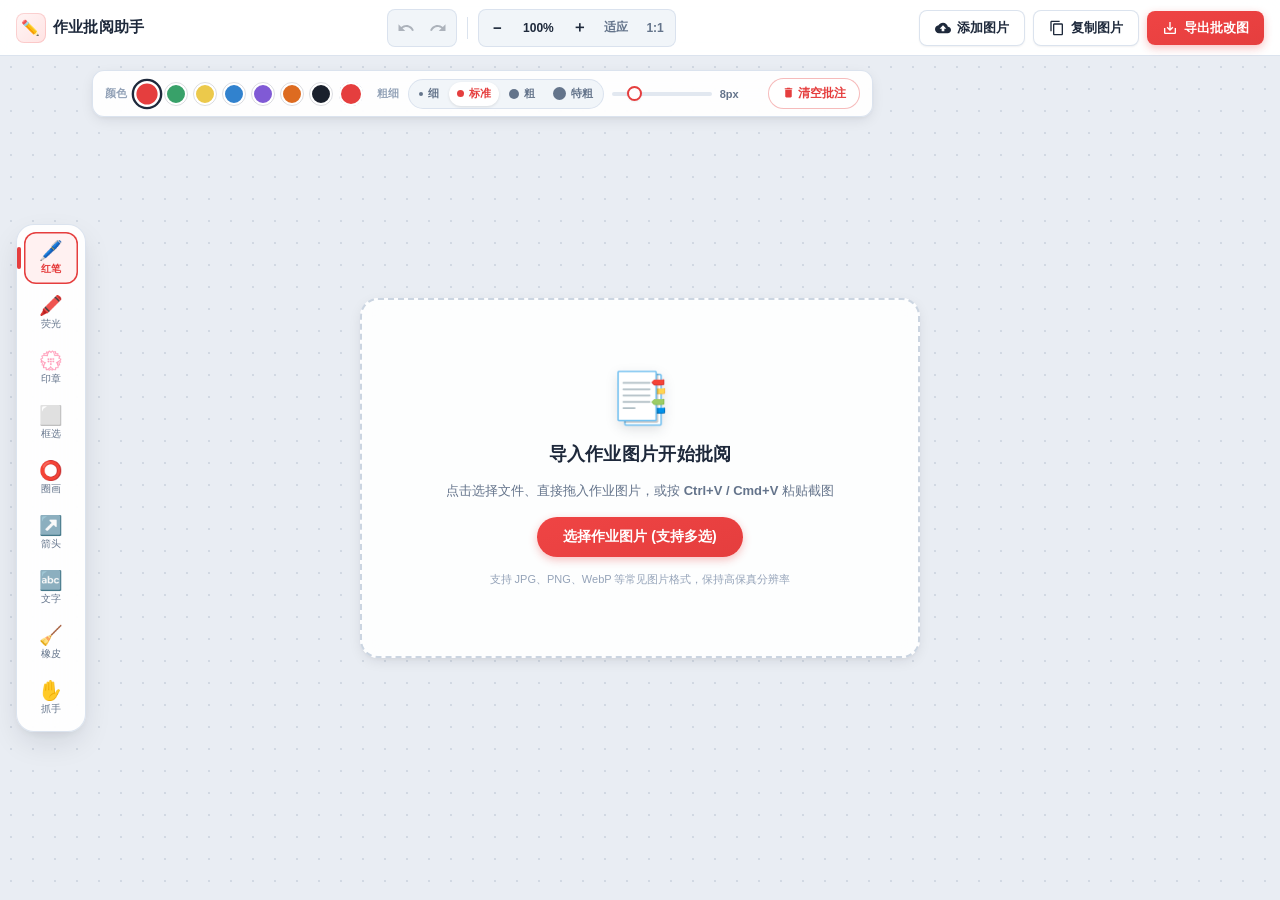
==== commit 8bad77e6: "feat: 增加画笔与橡皮擦快捷预设宽度，首次进入画笔粗细优化为8px" ====
--- a/homework_marker.html
+++ b/homework_marker.html
@@ -453,6 +453,53 @@
   border-radius: 50%;
 }
 
+.size-presets {
+  display: inline-flex;
+  align-items: center;
+  background: #f1f5f9;
+  padding: 2px;
+  border-radius: var(--radius-pill);
+  gap: 2px;
+  border: 1px solid var(--border-color);
+}
+
+.size-preset-btn {
+  display: inline-flex;
+  align-items: center;
+  justify-content: center;
+  gap: 5px;
+  padding: 3px 8px;
+  min-height: 24px;
+  border: none;
+  background: transparent;
+  color: var(--text-muted);
+  font-size: 11px;
+  font-weight: 600;
+  border-radius: var(--radius-pill);
+  cursor: pointer;
+  transition: all 0.15s ease;
+  white-space: nowrap;
+}
+
+.size-preset-btn:hover {
+  color: var(--text-main);
+  background: rgba(255, 255, 255, 0.7);
+}
+
+.size-preset-btn.active {
+  background: #fff;
+  color: var(--primary);
+  font-weight: 700;
+  box-shadow: 0 1px 3px rgba(0, 0, 0, 0.1);
+}
+
+.preset-dot {
+  display: inline-block;
+  background: currentColor;
+  border-radius: 50%;
+  flex-shrink: 0;
+}
+
 .size-slider-wrap {
   display: flex;
   align-items: center;
@@ -926,8 +973,17 @@
     width: 19px;
     height: 19px;
   }
+  .size-presets {
+    padding: 1px;
+    gap: 1px;
+  }
+  .size-preset-btn {
+    padding: 2px 6px;
+    font-size: 10px;
+    min-height: 22px;
+  }
   .size-slider-wrap input[type="range"] {
-    width: 60px;
+    width: 50px;
   }
   .stamp-btn {
     padding: 4px 9px;
@@ -1099,15 +1155,47 @@
       <!-- 粗细选择器 -->
       <div class="prop-group" id="sizeGroup">
         <span class="prop-label">粗细</span>
+        <div class="size-presets" id="sizePresets">
+          <button class="size-preset-btn" data-size="4" title="细 (4px)">
+            <span class="preset-dot" style="width: 4px; height: 4px;"></span>
+            <span class="preset-name">细</span>
+          </button>
+          <button class="size-preset-btn active" data-size="8" title="标准 (8px)">
+            <span class="preset-dot" style="width: 7px; height: 7px;"></span>
+            <span class="preset-name">标准</span>
+          </button>
+          <button class="size-preset-btn" data-size="14" title="粗 (14px)">
+            <span class="preset-dot" style="width: 10px; height: 10px;"></span>
+            <span class="preset-name">粗</span>
+          </button>
+          <button class="size-preset-btn" data-size="24" title="特粗 (24px)">
+            <span class="preset-dot" style="width: 13px; height: 13px;"></span>
+            <span class="preset-name">特粗</span>
+          </button>
+        </div>
         <div class="size-slider-wrap">
-          <input type="range" id="sizeSlider" min="1" max="40" value="4">
-          <span class="size-val" id="sizeVal">4px</span>
+          <input type="range" id="sizeSlider" min="1" max="40" value="8">
+          <span class="size-val" id="sizeVal">8px</span>
         </div>
       </div>
 
       <!-- 橡皮擦范围（仅选择橡皮时展示） -->
       <div class="prop-group" id="eraserSizeGroup" style="display: none;">
         <span class="prop-label">擦除范围</span>
+        <div class="size-presets" id="eraserSizePresets">
+          <button class="size-preset-btn" data-size="16" title="小 (16px)">
+            <span class="preset-dot" style="width: 6px; height: 6px;"></span>
+            <span class="preset-name">小</span>
+          </button>
+          <button class="size-preset-btn active" data-size="32" title="中 (32px)">
+            <span class="preset-dot" style="width: 10px; height: 10px;"></span>
+            <span class="preset-name">中</span>
+          </button>
+          <button class="size-preset-btn" data-size="64" title="大 (64px)">
+            <span class="preset-dot" style="width: 14px; height: 14px;"></span>
+            <span class="preset-name">大</span>
+          </button>
+        </div>
         <div class="size-slider-wrap">
           <input type="range" id="eraserSizeSlider" min="8" max="96" value="32">
           <span class="size-val" id="eraserSizeVal">32px</span>
@@ -1200,7 +1288,7 @@
     activeTool: 'pen',
     style: {
       color: '#e53e3e',
-      size: 4,
+      size: 8,
       stamp: 'check'
     },
     isDrawing: false,
@@ -1249,9 +1337,11 @@
     customColorPicker: document.getElementById('customColorPicker'),
     sizeSlider: document.getElementById('sizeSlider'),
     sizeVal: document.getElementById('sizeVal'),
+    sizePresets: document.querySelectorAll('#sizePresets .size-preset-btn'),
     eraserSizeGroup: document.getElementById('eraserSizeGroup'),
     eraserSizeSlider: document.getElementById('eraserSizeSlider'),
     eraserSizeVal: document.getElementById('eraserSizeVal'),
+    eraserSizePresets: document.querySelectorAll('#eraserSizePresets .size-preset-btn'),
     stampPicker: document.getElementById('stampGroup'),
     stampButtons: document.querySelectorAll('.stamp-btn'),
     colorGroup: document.getElementById('colorGroup'),
@@ -1521,6 +1611,32 @@
     };
   }
 
+  // ==================== 画笔与橡皮擦粗细控制 ====================
+  function setBrushSize(newSize) {
+    const s = Math.max(1, Math.min(40, newSize));
+    state.style.size = s;
+    if (dom.sizeSlider) dom.sizeSlider.value = s;
+    if (dom.sizeVal) dom.sizeVal.textContent = `${s}px`;
+    if (dom.sizePresets) {
+      dom.sizePresets.forEach(btn => {
+        btn.classList.toggle('active', parseInt(btn.dataset.size, 10) === s);
+      });
+    }
+  }
+
+  function setEraserSize(newSize) {
+    const s = Math.max(8, Math.min(96, newSize));
+    state.eraserSize = s;
+    if (dom.eraserSizeSlider) dom.eraserSizeSlider.value = s;
+    if (dom.eraserSizeVal) dom.eraserSizeVal.textContent = `${s}px`;
+    if (dom.eraserSizePresets) {
+      dom.eraserSizePresets.forEach(btn => {
+        btn.classList.toggle('active', parseInt(btn.dataset.size, 10) === s);
+      });
+    }
+    render();
+  }
+
   // ==================== 工具栏与配置绑定 ====================
   function bindToolbar() {
     // 切换工具
@@ -1570,16 +1686,26 @@
       dom.colorDots.forEach(d => d.classList.remove('active'));
     });
 
-    // 粗细滑块
+    // 粗细预设与滑块联动
+    dom.sizePresets.forEach((btn) => {
+      btn.addEventListener('click', () => {
+        setBrushSize(parseInt(btn.dataset.size, 10));
+      });
+    });
+
     dom.sizeSlider.addEventListener('input', (e) => {
-      state.style.size = parseInt(e.target.value, 10);
-      dom.sizeVal.textContent = `${state.style.size}px`;
+      setBrushSize(parseInt(e.target.value, 10));
     });
 
+    // 橡皮擦范围预设与滑块联动
+    dom.eraserSizePresets.forEach((btn) => {
+      btn.addEventListener('click', () => {
+        setEraserSize(parseInt(btn.dataset.size, 10));
+      });
+    });
+
     dom.eraserSizeSlider.addEventListener('input', (e) => {
-      state.eraserSize = parseInt(e.target.value, 10);
-      dom.eraserSizeVal.textContent = `${state.eraserSize}px`;
-      render();
+      setEraserSize(parseInt(e.target.value, 10));
     });
 
     // 印章选择
@@ -2452,6 +2578,18 @@
           e.preventDefault();
           deleteSelectedItem();
         }
+      } else if (e.key === '[') {
+        if (state.activeTool === 'eraser') {
+          setEraserSize(state.eraserSize - 4);
+        } else {
+          setBrushSize(state.style.size - 2);
+        }
+      } else if (e.key === ']') {
+        if (state.activeTool === 'eraser') {
+          setEraserSize(state.eraserSize + 4);
+        } else {
+          setBrushSize(state.style.size + 2);
+        }
       }
     });
 
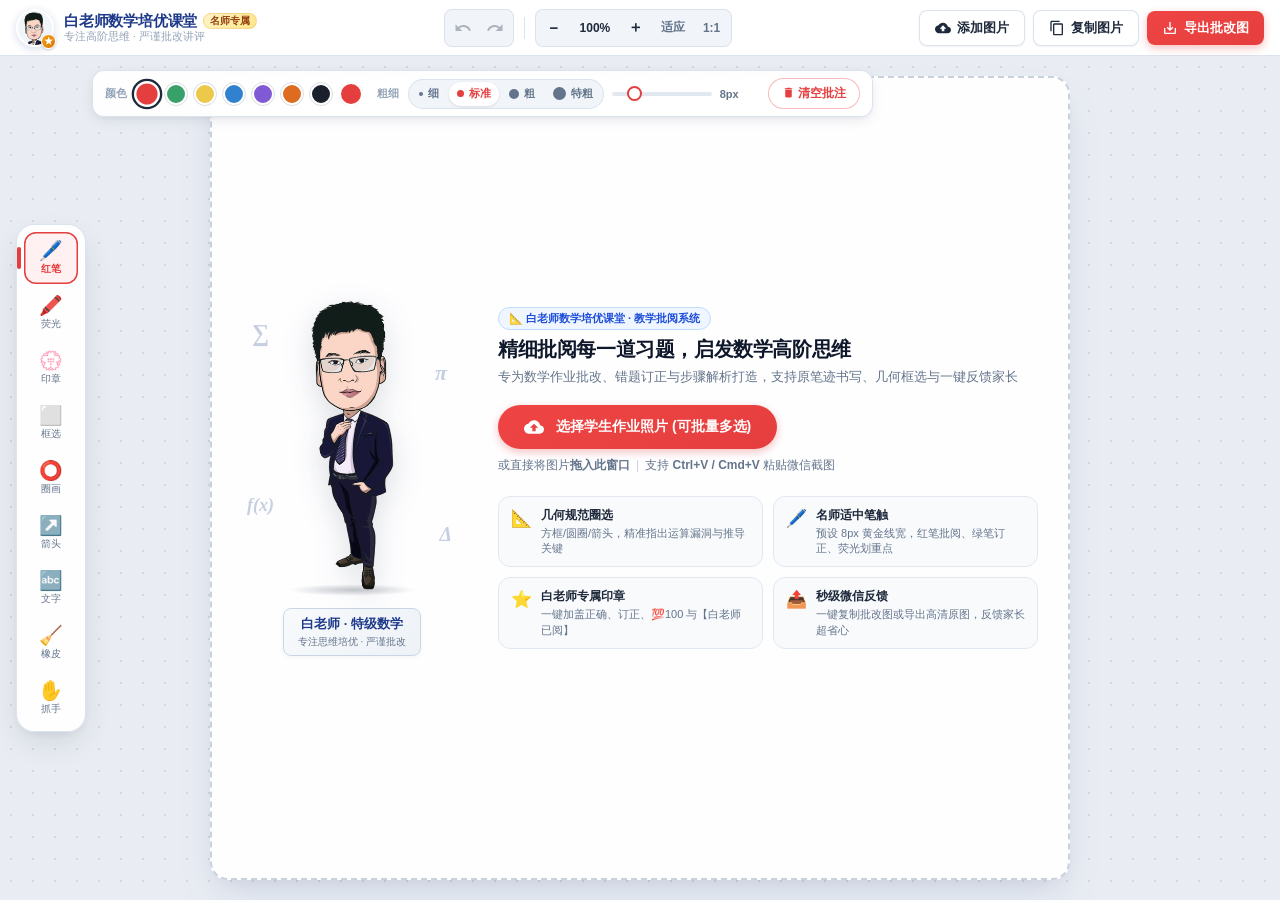
==== commit a9788927: "feat: 适配白老师专属头像与立绘，呈现白老师数学培优课堂主题页面布局" ====
--- a/homework_marker.html
+++ b/homework_marker.html
@@ -3,7 +3,7 @@
 <head>
   <meta charset="UTF-8">
   <meta name="viewport" content="width=device-width, initial-scale=1.0, maximum-scale=1.0, user-scalable=no">
-  <title>作业批改助手 - 轻量图片在线批阅与导出</title>
+  <title>白老师数学培优课堂 - 专属作业批阅系统</title>
   <style>
 /* ==========================================================================
    作业批改助手 - 现代极简风格 CSS (UI Refresh)
@@ -88,24 +88,84 @@
 .app-logo {
   display: flex;
   align-items: center;
-  gap: 7px;
+  gap: 10px;
   font-weight: 800;
-  font-size: 15px;
-  color: var(--text-main);
-  letter-spacing: 0.2px;
   white-space: nowrap;
 }
 
-.logo-icon {
+.teacher-brand-logo {
+  cursor: default;
+}
+
+.teacher-avatar-badge {
+  position: relative;
+  width: 38px;
+  height: 38px;
+  flex-shrink: 0;
+}
+
+.teacher-avatar-img {
+  width: 100%;
+  height: 100%;
+  border-radius: 50%;
+  object-fit: cover;
+  background: #f1f5f9;
+  border: 2px solid #fff;
+  box-shadow: 0 2px 8px rgba(30, 58, 138, 0.18);
+  display: block;
+}
+
+.cert-badge {
+  position: absolute;
+  right: -2px;
+  bottom: -2px;
+  width: 15px;
+  height: 15px;
+  background: linear-gradient(135deg, #f59e0b, #d97706);
+  color: #fff;
+  font-size: 9px;
+  font-weight: 900;
+  border-radius: 50%;
   display: flex;
   align-items: center;
   justify-content: center;
-  width: 30px;
-  height: 30px;
-  background: linear-gradient(135deg, #fff5f5, #ffe3e3);
-  border-radius: var(--radius-sm);
+  border: 1.5px solid #fff;
+  box-shadow: 0 1px 3px rgba(0, 0, 0, 0.2);
+}
+
+.brand-text-wrap {
+  display: flex;
+  flex-direction: column;
+  line-height: 1.25;
+}
+
+.brand-title-row {
+  display: flex;
+  align-items: center;
+  gap: 6px;
+}
+
+.teacher-brand-logo .logo-title {
   font-size: 15px;
-  box-shadow: inset 0 0 0 1px rgba(229, 62, 62, 0.18);
+  font-weight: 800;
+  color: #1e3a8a;
+  letter-spacing: -0.2px;
+}
+
+.brand-tag {
+  font-size: 9.5px;
+  font-weight: 700;
+  padding: 1px 6px;
+  background: linear-gradient(135deg, #fef3c7, #fde68a);
+  color: #92400e;
+  border-radius: var(--radius-pill);
+  border: 1px solid rgba(217, 119, 6, 0.2);
+}
+
+.brand-subtitle {
+  font-size: 10.5px;
+  color: var(--text-light);
+  font-weight: 500;
 }
 
 .doc-info {
@@ -695,64 +755,268 @@
   display: block;
 }
 
-/* 初始拖拽空状态 */
-.drop-zone {
+/* 白老师专属印章按钮样式 */
+.teacher-stamp-btn {
+  background: #fff5f5 !important;
+  color: #c53030 !important;
+  border-color: rgba(229, 62, 62, 0.4) !important;
+  font-weight: 700 !important;
+}
+
+.teacher-stamp-btn:hover {
+  background: #fee2e2 !important;
+  border-color: #e53e3e !important;
+}
+
+/* ================= 白老师主题迎宾面板 (Welcome Showcase) ================= */
+.drop-zone.teacher-theme-welcome {
   position: absolute;
-  inset: 40px;
+  inset: 20px;
   margin: auto;
-  max-width: 560px;
-  height: 360px;
-  border: 2px dashed #cbd5e1;
-  background: rgba(255, 255, 255, 0.9);
-  backdrop-filter: blur(8px);
+  max-width: 860px;
+  height: auto;
+  max-height: calc(100% - 40px);
+  overflow-y: auto;
+  border: 2px dashed rgba(148, 163, 184, 0.5);
+  background: rgba(255, 255, 255, 0.94);
+  backdrop-filter: blur(14px);
+  -webkit-backdrop-filter: blur(14px);
   border-radius: var(--radius-lg);
+  padding: 30px;
+  display: flex;
+  align-items: center;
+  justify-content: center;
+  z-index: 20;
+  box-shadow: 0 20px 45px -10px rgba(30, 58, 138, 0.12), 0 8px 20px -4px rgba(15, 23, 42, 0.06);
+  transition: all 0.2s cubic-bezier(0.16, 1, 0.3, 1);
+}
+
+.drop-zone.teacher-theme-welcome.dragover {
+  border-color: #1d4ed8;
+  background: rgba(239, 246, 255, 0.96);
+  transform: scale(1.015);
+  box-shadow: 0 24px 50px rgba(29, 78, 216, 0.2);
+}
+
+.welcome-container {
+  display: flex;
+  align-items: center;
+  gap: 36px;
+  width: 100%;
+}
+
+/* 左侧立绘展区 */
+.teacher-showcase {
   display: flex;
   flex-direction: column;
   align-items: center;
-  justify-content: center;
-  gap: 15px;
-  padding: 24px;
+  flex-shrink: 0;
+  width: 220px;
+}
+
+.teacher-figure-wrap {
+  position: relative;
+  width: 100%;
+  display: flex;
+  flex-direction: column;
+  align-items: center;
+}
+
+.teacher-figure-img {
+  width: auto;
+  height: 290px;
+  max-width: 100%;
+  object-fit: contain;
+  filter: drop-shadow(0 10px 15px rgba(30, 41, 59, 0.15));
+  position: relative;
+  z-index: 2;
+  transition: transform 0.25s ease;
+}
+
+.teacher-figure-wrap:hover .teacher-figure-img {
+  transform: translateY(-4px) scale(1.02);
+}
+
+.figure-shadow {
+  width: 130px;
+  height: 12px;
+  background: radial-gradient(ellipse at center, rgba(30, 41, 59, 0.25) 0%, transparent 70%);
+  margin-top: -6px;
+  border-radius: 50%;
+  z-index: 1;
+}
+
+/* 漂浮数学微符号 */
+.math-badge {
+  position: absolute;
+  font-family: "Times New Roman", Georgia, serif;
+  font-style: italic;
+  font-weight: 700;
+  color: rgba(30, 58, 138, 0.25);
+  pointer-events: none;
+  z-index: 0;
+  user-select: none;
+}
+.m-b1 { top: 20px; left: 10px; font-size: 24px; animation: floatMath 4s ease-in-out infinite; }
+.m-b2 { top: 60px; right: 15px; font-size: 22px; animation: floatMath 5s ease-in-out infinite 1s; }
+.m-b3 { bottom: 80px; left: 5px; font-size: 18px; animation: floatMath 4.5s ease-in-out infinite 0.5s; }
+.m-b4 { bottom: 50px; right: 10px; font-size: 20px; animation: floatMath 5.5s ease-in-out infinite 1.5s; }
+
+@keyframes floatMath {
+  0%, 100% { transform: translateY(0); }
+  50% { transform: translateY(-8px); }
+}
+
+.teacher-nameplate {
+  margin-top: 12px;
+  display: flex;
+  flex-direction: column;
+  align-items: center;
+  padding: 6px 14px;
+  background: linear-gradient(135deg, #f8fafc, #edf2f7);
+  border: 1px solid #cbd5e1;
+  border-radius: var(--radius-sm);
+  box-shadow: 0 2px 4px rgba(0, 0, 0, 0.04);
   text-align: center;
-  z-index: 20;
-  transition: all 0.2s;
-  box-shadow: var(--shadow-md);
-}
-
-.drop-zone.dragover {
-  border-color: var(--primary);
-  background: var(--primary-light);
-  transform: scale(1.02);
-  box-shadow: 0 12px 32px rgba(229, 62, 62, 0.16);
-}
-
-.drop-icon {
-  font-size: 50px;
-  filter: drop-shadow(0 4px 6px rgba(15, 23, 42, 0.12));
-}
-
-.drop-zone h2 {
-  font-size: 18px;
+}
+
+.nameplate-title {
+  font-size: 13px;
   font-weight: 800;
-  color: var(--text-main);
-  letter-spacing: 0.3px;
-}
-
-.drop-zone p {
-  font-size: 13px;
-  color: var(--text-muted);
-  max-width: 400px;
-  line-height: 1.6;
-}
-
-.action-btn.large {
-  padding: 11px 26px;
+  color: #1e3a8a;
+}
+
+.nameplate-desc {
+  font-size: 10px;
+  color: #64748b;
+  margin-top: 2px;
+}
+
+/* 右侧主控区 */
+.welcome-main {
+  flex: 1;
+  display: flex;
+  flex-direction: column;
+  gap: 16px;
+  text-align: left;
+}
+
+.welcome-header {
+  display: flex;
+  flex-direction: column;
+  gap: 6px;
+}
+
+.welcome-badge {
+  display: inline-flex;
+  align-items: center;
+  align-self: flex-start;
+  padding: 3px 10px;
+  background: #eff6ff;
+  border: 1px solid #bfdbfe;
+  color: #1d4ed8;
+  font-size: 11px;
+  font-weight: 700;
+  border-radius: var(--radius-pill);
+}
+
+.welcome-title {
+  font-size: 20px;
+  font-weight: 800;
+  color: #0f172a;
+  letter-spacing: -0.4px;
+  line-height: 1.3;
+}
+
+.welcome-desc {
+  font-size: 12.5px;
+  color: #64748b;
+  line-height: 1.5;
+}
+
+.upload-action-box {
+  display: flex;
+  flex-direction: column;
+  align-items: flex-start;
+  gap: 8px;
+  margin: 2px 0;
+}
+
+.welcome-upload-btn {
+  display: inline-flex;
+  align-items: center;
+  padding: 12px 26px;
   font-size: 14px;
+  font-weight: 700;
+  background: linear-gradient(135deg, #1d4ed8, #2563eb);
+  border-color: #1d4ed8;
+  color: #fff;
   border-radius: var(--radius-pill);
-}
-
-.drop-hint {
+  box-shadow: 0 4px 14px rgba(29, 78, 216, 0.35);
+  cursor: pointer;
+  transition: all 0.16s ease;
+}
+
+.welcome-upload-btn:hover {
+  background: linear-gradient(135deg, #1e40af, #1d4ed8);
+  transform: translateY(-2px);
+  box-shadow: 0 6px 18px rgba(29, 78, 216, 0.45);
+}
+
+.drag-paste-tip {
+  font-size: 12px;
+  color: #64748b;
+  display: flex;
+  align-items: center;
+  gap: 6px;
+}
+
+.tip-sep {
+  color: #cbd5e1;
+}
+
+/* 4大特色卡片 */
+.features-grid {
+  display: grid;
+  grid-template-columns: repeat(2, 1fr);
+  gap: 10px;
+  margin-top: 4px;
+}
+
+.feature-card {
+  display: flex;
+  align-items: flex-start;
+  gap: 9px;
+  background: #f8fafc;
+  border: 1px solid #e2e8f0;
+  border-radius: var(--radius-md);
+  padding: 10px 12px;
+  transition: all 0.14s ease;
+}
+
+.feature-card:hover {
+  background: #fff;
+  border-color: #cbd5e1;
+  box-shadow: 0 3px 8px rgba(15, 23, 42, 0.05);
+}
+
+.f-icon {
+  font-size: 17px;
+  flex-shrink: 0;
+  margin-top: 1px;
+}
+
+.f-title {
+  font-size: 12px;
+  font-weight: 700;
+  color: #1e293b;
+  margin-bottom: 2px;
+}
+
+.f-desc {
   font-size: 11px;
-  color: var(--text-light);
+  color: #64748b;
+  line-height: 1.4;
 }
 
 /* ================= 底部多图批改缩略图条 ================= */
@@ -1024,7 +1288,8 @@
   }
   .header-left { min-width: 0; width: 42px; }
   .app-logo { width: 42px; justify-content: center; }
-  .app-logo .logo-title,
+  .teacher-avatar-badge { width: 34px; height: 34px; }
+  .brand-text-wrap,
   .doc-info { display: none !important; }
   .header-center { min-width: 0; width: 100%; justify-content: center; gap: 0; }
   .header-center .btn-group { display: flex; gap: 2px; }
@@ -1035,6 +1300,63 @@
   .header-right .action-btn span { display: none; }
   .header-right #btnCopyImage { display: inline-flex; }
   .floating-props { z-index: 45; }
+
+  /* 移动端白老师主题欢迎卡片 */
+  .drop-zone.teacher-theme-welcome {
+    inset: 10px;
+    padding: 16px 12px;
+    max-height: calc(100% - 20px);
+  }
+  .welcome-container {
+    flex-direction: column;
+    gap: 14px;
+    text-align: center;
+  }
+  .teacher-showcase {
+    width: 100%;
+  }
+  .teacher-figure-img {
+    height: 140px;
+  }
+  .math-badge { display: none; }
+  .welcome-main {
+    align-items: center;
+    text-align: center;
+    gap: 12px;
+  }
+  .welcome-badge {
+    align-self: center;
+  }
+  .welcome-title {
+    font-size: 16px;
+  }
+  .welcome-desc {
+    font-size: 11.5px;
+  }
+  .upload-action-box {
+    align-items: center;
+    width: 100%;
+  }
+  .welcome-upload-btn {
+    width: 100%;
+    justify-content: center;
+    padding: 10px 16px;
+    font-size: 13.5px;
+  }
+  .drag-paste-tip {
+    font-size: 11px;
+    flex-direction: column;
+    gap: 2px;
+  }
+  .tip-sep { display: none; }
+  .features-grid {
+    grid-template-columns: 1fr;
+    width: 100%;
+    gap: 6px;
+  }
+  .feature-card {
+    padding: 8px 10px;
+  }
 }
 
 </style>
@@ -1043,9 +1365,18 @@
   <!-- 顶栏导航 -->
   <header class="app-header">
     <div class="header-left">
-      <div class="app-logo">
-        <span class="logo-icon">✏️</span>
-        <span class="logo-title">作业批阅助手</span>
+      <div class="app-logo teacher-brand-logo">
+        <div class="teacher-avatar-badge">
+          <img src="[data-uri]" alt="白老师" class="teacher-avatar-img">
+          <span class="cert-badge" title="特级名师认证">★</span>
+        </div>
+        <div class="brand-text-wrap">
+          <div class="brand-title-row">
+            <span class="logo-title">白老师数学培优课堂</span>
+            <span class="brand-tag">名师专属</span>
+          </div>
+          <span class="brand-subtitle">专注高阶思维 · 严谨批改讲评</span>
+        </div>
       </div>
       <div class="doc-info" id="docInfo" style="display: none;">
         <span class="filename" id="docFilename">未命名作业</span>
@@ -1208,6 +1539,7 @@
         <div class="stamp-picker">
           <button class="stamp-btn active" data-stamp="check" title="正确 (对勾)">✔ 正确</button>
           <button class="stamp-btn" data-stamp="cross" title="错误 (打叉)">✘ 订正</button>
+          <button class="stamp-btn teacher-stamp-btn" data-stamp="teacher_read" title="白老师已阅">⭐ 白老师已阅</button>
           <button class="stamp-btn" data-stamp="score100" title="100分">💯 100</button>
           <button class="stamp-btn" data-stamp="great" title="优秀">👍 优秀</button>
           <button class="stamp-btn" data-stamp="read" title="已阅">⭐ 阅</button>
@@ -1235,15 +1567,80 @@
 
     <!-- 画布容器 -->
     <div class="canvas-viewport" id="canvasViewport">
-      <!-- 初始空状态引导区 -->
-      <div class="drop-zone" id="dropZone">
-        <div class="drop-icon">📑</div>
-        <h2>导入作业图片开始批阅</h2>
-        <p>点击选择文件、直接拖入作业图片，或按 <strong>Ctrl+V / Cmd+V</strong> 粘贴截图</p>
-        <label class="action-btn primary large" id="btnSelectFilePrompt" for="fileInput" role="button" title="点击选择作业图片">
-          选择作业图片 (支持多选)
-        </label>
-        <div class="drop-hint">支持 JPG、PNG、WebP 等常见图片格式，保持高保真分辨率</div>
+      <!-- 初始空状态引导区：白老师数学培优课堂专属主题布局 -->
+      <div class="drop-zone teacher-theme-welcome" id="dropZone">
+        <div class="welcome-container">
+          <!-- 左侧：白老师名师立绘形象展示 -->
+          <div class="teacher-showcase">
+            <div class="teacher-figure-wrap">
+              <img src="[data-uri]" alt="白老师" class="teacher-figure-img">
+              <div class="figure-shadow"></div>
+              <!-- 漂浮装饰数学微符号 -->
+              <span class="math-badge m-b1">∑</span>
+              <span class="math-badge m-b2">π</span>
+              <span class="math-badge m-b3">f(x)</span>
+              <span class="math-badge m-b4">Δ</span>
+            </div>
+            <div class="teacher-nameplate">
+              <span class="nameplate-title">白老师 · 特级数学</span>
+              <span class="nameplate-desc">专注思维培优 · 严谨批改</span>
+            </div>
+          </div>
+
+          <!-- 右侧：欢迎主控区与作业导入 -->
+          <div class="welcome-main">
+            <div class="welcome-header">
+              <div class="welcome-badge">📐 白老师数学培优课堂 · 教学批阅系统</div>
+              <h2 class="welcome-title">精细批阅每一道习题，启发数学高阶思维</h2>
+              <p class="welcome-desc">专为数学作业批改、错题订正与步骤解析打造，支持原笔迹书写、几何框选与一键反馈家长</p>
+            </div>
+
+            <!-- 上传行动区 -->
+            <div class="upload-action-box">
+              <label class="action-btn primary large welcome-upload-btn" id="btnSelectFilePrompt" for="fileInput" role="button">
+                <svg viewBox="0 0 24 24" width="20" height="20" style="vertical-align:-4px;margin-right:6px;"><path fill="currentColor" d="M19.35 10.04C18.67 6.59 15.64 4 12 4 9.11 4 6.6 5.64 5.35 8.04 2.34 8.36 0 10.91 0 14c0 3.31 2.69 6 6 6h13c2.76 0 5-2.24 5-5 0-2.64-2.05-4.78-4.65-4.96zM14 13v4h-4v-4H7l5-5 5 5h-3z"/></svg>
+                选择学生作业照片 (可批量多选)
+              </label>
+              <div class="drag-paste-tip">
+                <span>或直接将图片<strong>拖入此窗口</strong></span>
+                <span class="tip-sep">|</span>
+                <span>支持 <strong>Ctrl+V / Cmd+V</strong> 粘贴微信截图</span>
+              </div>
+            </div>
+
+            <!-- 四大课堂特色看板 -->
+            <div class="features-grid">
+              <div class="feature-card">
+                <div class="f-icon">📐</div>
+                <div class="f-text">
+                  <div class="f-title">几何规范圈选</div>
+                  <div class="f-desc">方框/圆圈/箭头，精准指出运算漏洞与推导关键</div>
+                </div>
+              </div>
+              <div class="feature-card">
+                <div class="f-icon">🖊️</div>
+                <div class="f-text">
+                  <div class="f-title">名师适中笔触</div>
+                  <div class="f-desc">预设 8px 黄金线宽，红笔批阅、绿笔订正、荧光划重点</div>
+                </div>
+              </div>
+              <div class="feature-card">
+                <div class="f-icon">⭐</div>
+                <div class="f-text">
+                  <div class="f-title">白老师专属印章</div>
+                  <div class="f-desc">一键加盖正确、订正、💯100 与【白老师已阅】</div>
+                </div>
+              </div>
+              <div class="feature-card">
+                <div class="f-icon">📤</div>
+                <div class="f-text">
+                  <div class="f-title">秒级微信反馈</div>
+                  <div class="f-desc">一键复制批改图或导出高清原图，反馈家长超省心</div>
+                </div>
+              </div>
+            </div>
+          </div>
+        </div>
       </div>
 
       <!-- 核心画布元素 -->
@@ -2832,6 +3229,38 @@
       targetCtx.textAlign = 'center';
       targetCtx.textBaseline = 'middle';
       targetCtx.fillText('阅', 0, 1);
+    } else if (stampType === 'teacher_read') {
+      // ⭐ 白老师已阅 (名师双线圆角红印章)
+      targetCtx.strokeStyle = '#e53e3e';
+      targetCtx.fillStyle = '#e53e3e';
+      targetCtx.lineWidth = 2.5;
+
+      // 外圆角边框
+      const w = 44, h = 26;
+      if (typeof targetCtx.roundRect === 'function') {
+        targetCtx.beginPath();
+        targetCtx.roundRect(-w, -h, w * 2, h * 2, 7);
+        targetCtx.stroke();
+        // 内细线框
+        targetCtx.lineWidth = 1;
+        targetCtx.beginPath();
+        targetCtx.roundRect(-w + 3.5, -h + 3.5, (w - 3.5) * 2, (h - 3.5) * 2, 4);
+        targetCtx.stroke();
+      } else {
+        targetCtx.strokeRect(-w, -h, w * 2, h * 2);
+        targetCtx.lineWidth = 1;
+        targetCtx.strokeRect(-w + 3.5, -h + 3.5, (w - 3.5) * 2, (h - 3.5) * 2);
+      }
+
+      // 顶部小字：白老师培优
+      targetCtx.font = 'bold 10px "PingFang SC", "Microsoft YaHei", sans-serif';
+      targetCtx.textAlign = 'center';
+      targetCtx.textBaseline = 'middle';
+      targetCtx.fillText('白老师培优', 0, -10);
+
+      // 底部大字：已 阅
+      targetCtx.font = 'bold 17px "PingFang SC", "Microsoft YaHei", sans-serif';
+      targetCtx.fillText('已 阅', 0, 9);
     } else if (stampType === 'question') {
       // 疑问印章
       targetCtx.font = 'bold 36px sans-serif';
@@ -2847,7 +3276,8 @@
   // ==================== 通用图元选中、缩放、旋转与清除 ====================
   const STAMP_BASE_SIZES = {
     check: { w: 46, h: 42 }, cross: { w: 38, h: 38 }, score100: { w: 76, h: 54 },
-    great: { w: 72, h: 46 }, read: { w: 56, h: 56 }, question: { w: 42, h: 52 }
+    great: { w: 72, h: 46 }, read: { w: 56, h: 56 }, teacher_read: { w: 92, h: 56 },
+    question: { w: 42, h: 52 }
   };
 
   function getItemBounds(item) {
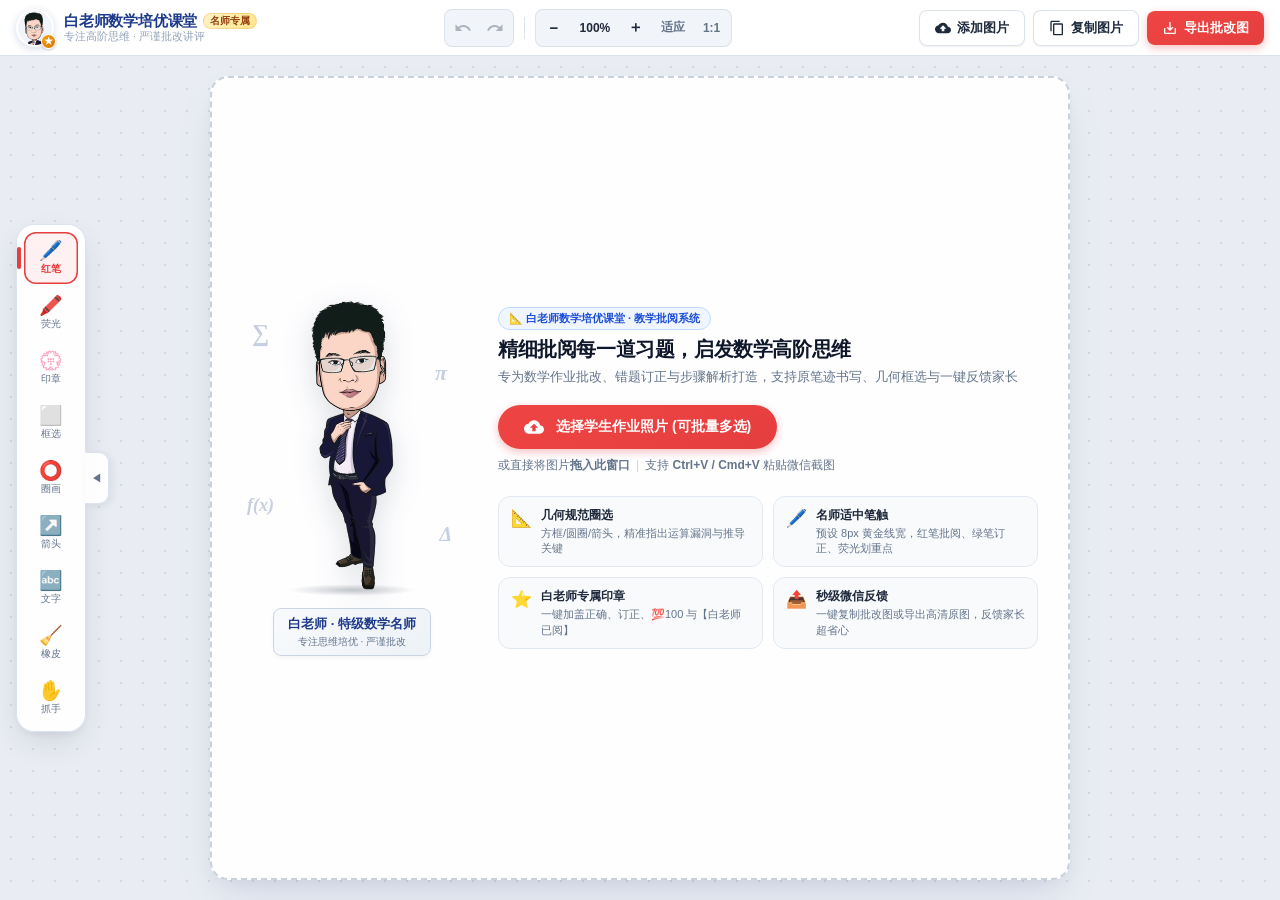
==== commit 2bd909be: "fix: 支持左侧工具栏一键收起展开与快捷键，优化移动端白老师头像与欢迎卡片布局" ====
--- a/homework_marker.html
+++ b/homework_marker.html
@@ -356,7 +356,7 @@
   flex-direction: column;
 }
 
-/* 左侧悬浮主工具栏 */
+/* 左侧悬浮主工具栏 (支持收起/展开折叠) */
 .floating-toolbar {
   position: absolute;
   left: 16px;
@@ -370,6 +370,55 @@
   border-radius: var(--radius-lg);
   box-shadow: var(--shadow-lg);
   padding: 7px;
+  display: flex;
+  flex-direction: column;
+  gap: 3px;
+  transition: transform 0.25s cubic-bezier(0.16, 1, 0.3, 1), box-shadow 0.2s ease;
+}
+
+.toolbar-toggle-btn {
+  position: absolute;
+  right: -24px;
+  top: 50%;
+  transform: translateY(-50%);
+  width: 24px;
+  height: 52px;
+  background: var(--bg-surface);
+  backdrop-filter: blur(12px);
+  -webkit-backdrop-filter: blur(12px);
+  border: 1px solid var(--border-color);
+  border-left: none;
+  border-radius: 0 10px 10px 0;
+  box-shadow: 3px 2px 8px rgba(15, 23, 42, 0.08);
+  display: flex;
+  align-items: center;
+  justify-content: center;
+  cursor: pointer;
+  color: var(--text-muted);
+  font-size: 11px;
+  z-index: 45;
+  transition: all 0.15s ease;
+  user-select: none;
+}
+
+.toolbar-toggle-btn:hover {
+  background: #fff;
+  color: #1d4ed8;
+  width: 26px;
+  right: -26px;
+}
+
+.floating-toolbar.collapsed {
+  transform: translateY(-50%) translateX(calc(-100% - 16px));
+  box-shadow: none;
+}
+
+.floating-toolbar.collapsed .toolbar-toggle-btn {
+  background: rgba(255, 255, 255, 0.95);
+  box-shadow: 2px 2px 10px rgba(15, 23, 42, 0.14);
+}
+
+.toolbar-items {
   display: flex;
   flex-direction: column;
   gap: 3px;
@@ -805,7 +854,15 @@
   width: 100%;
 }
 
-/* 左侧立绘展区 */
+/* 左侧/顶部立绘与头像展区 */
+.desktop-only {
+  display: flex;
+}
+
+.mobile-only {
+  display: none !important;
+}
+
 .teacher-showcase {
   display: flex;
   flex-direction: column;
@@ -1301,22 +1358,82 @@
   .header-right #btnCopyImage { display: inline-flex; }
   .floating-props { z-index: 45; }
 
-  /* 移动端白老师主题欢迎卡片 */
+  /* 移动端左侧工具栏及折叠把手 */
+  .floating-toolbar {
+    left: 8px;
+  }
+  .floating-toolbar.collapsed {
+    transform: translateY(-50%) translateX(calc(-100% - 8px));
+  }
+  .toolbar-toggle-btn {
+    right: -22px;
+    width: 22px;
+    height: 48px;
+    font-size: 10px;
+  }
+
+  /* 移动端白老师主题欢迎卡片：切换至大号金边圆形头像 */
+  .desktop-only {
+    display: none !important;
+  }
+  .mobile-only {
+    display: flex !important;
+  }
+  .teacher-avatar-showcase {
+    display: flex;
+    flex-direction: column;
+    align-items: center;
+    justify-content: center;
+    margin-bottom: 2px;
+  }
+  .teacher-big-avatar-wrap {
+    position: relative;
+    width: 84px;
+    height: 84px;
+    border-radius: 50%;
+    padding: 3px;
+    background: linear-gradient(135deg, #f59e0b, #d97706, #1d4ed8);
+    box-shadow: 0 4px 14px rgba(30, 58, 138, 0.22);
+  }
+  .teacher-big-avatar-img {
+    width: 100%;
+    height: 100%;
+    border-radius: 50%;
+    object-fit: cover;
+    background: #fff;
+    border: 2px solid #fff;
+    display: block;
+  }
+  .big-cert-badge {
+    position: absolute;
+    right: -2px;
+    bottom: -1px;
+    width: 20px;
+    height: 20px;
+    background: linear-gradient(135deg, #f59e0b, #d97706);
+    color: #fff;
+    font-size: 11px;
+    font-weight: 900;
+    border-radius: 50%;
+    display: flex;
+    align-items: center;
+    justify-content: center;
+    border: 2px solid #fff;
+    box-shadow: 0 2px 4px rgba(0, 0, 0, 0.2);
+  }
+
   .drop-zone.teacher-theme-welcome {
-    inset: 10px;
-    padding: 16px 12px;
-    max-height: calc(100% - 20px);
+    inset: 8px;
+    padding: 16px 14px;
+    max-height: calc(100% - 16px);
   }
   .welcome-container {
     flex-direction: column;
-    gap: 14px;
+    gap: 12px;
     text-align: center;
   }
   .teacher-showcase {
     width: 100%;
-  }
-  .teacher-figure-img {
-    height: 140px;
   }
   .math-badge { display: none; }
   .welcome-main {
@@ -1426,48 +1543,54 @@
 
   <!-- 主体工作区 -->
   <main class="app-main">
-    <!-- 左侧悬浮主工具栏 -->
-    <aside class="floating-toolbar">
-      <button class="tool-btn active" data-tool="pen" title="批改红笔 (P)">
-        <span class="tool-icon">🖊️</span>
-        <span class="tool-name">红笔</span>
+    <!-- 左侧悬浮主工具栏 (支持隐藏/展开折叠) -->
+    <aside class="floating-toolbar" id="floatingToolbar">
+      <!-- 极简收起/展开控制按钮 -->
+      <button class="toolbar-toggle-btn" id="btnToggleToolbar" title="收起/展开工具栏 (快捷键 Tab)" aria-label="收起/展开工具栏">
+        <span class="toggle-icon" id="toggleToolbarIcon">◀</span>
       </button>
-      <button class="tool-btn" data-tool="highlighter" title="荧光笔 (H)">
-        <span class="tool-icon">🖍️</span>
-        <span class="tool-name">荧光</span>
-      </button>
-      <button class="tool-btn" data-tool="stamp" title="批改印章 (S)">
-        <span class="tool-icon">💮</span>
-        <span class="tool-name">印章</span>
-      </button>
-      <button class="tool-btn" data-tool="rect" title="矩形框选 (R)">
-        <span class="tool-icon">⬜</span>
-        <span class="tool-name">框选</span>
-      </button>
-      <button class="tool-btn" data-tool="circle" title="圆形重点 (C)">
-        <span class="tool-icon">⭕</span>
-        <span class="tool-name">圈画</span>
-      </button>
-      <button class="tool-btn" data-tool="arrow" title="箭头指示 (A)">
-        <span class="tool-icon">↗️</span>
-        <span class="tool-name">箭头</span>
-      </button>
-      <button class="tool-btn" data-tool="text" title="文字评语 (T)">
-        <span class="tool-icon">🔤</span>
-        <span class="tool-name">文字</span>
-      </button>
-      <button class="tool-btn" data-tool="eraser" title="橡皮擦 (E)">
-        <span class="tool-icon">🧹</span>
-        <span class="tool-name">橡皮</span>
-      </button>
-      <button class="tool-btn" data-tool="pan" title="平移视角 (空格+拖拽)">
-        <span class="tool-icon">✋</span>
-        <span class="tool-name">抓手</span>
-      </button>
+      <div class="toolbar-items" id="toolbarItems">
+        <button class="tool-btn active" data-tool="pen" title="批改红笔 (P)">
+          <span class="tool-icon">🖊️</span>
+          <span class="tool-name">红笔</span>
+        </button>
+        <button class="tool-btn" data-tool="highlighter" title="荧光笔 (H)">
+          <span class="tool-icon">🖍️</span>
+          <span class="tool-name">荧光</span>
+        </button>
+        <button class="tool-btn" data-tool="stamp" title="批改印章 (S)">
+          <span class="tool-icon">💮</span>
+          <span class="tool-name">印章</span>
+        </button>
+        <button class="tool-btn" data-tool="rect" title="矩形框选 (R)">
+          <span class="tool-icon">⬜</span>
+          <span class="tool-name">框选</span>
+        </button>
+        <button class="tool-btn" data-tool="circle" title="圆形重点 (C)">
+          <span class="tool-icon">⭕</span>
+          <span class="tool-name">圈画</span>
+        </button>
+        <button class="tool-btn" data-tool="arrow" title="箭头指示 (A)">
+          <span class="tool-icon">↗️</span>
+          <span class="tool-name">箭头</span>
+        </button>
+        <button class="tool-btn" data-tool="text" title="文字评语 (T)">
+          <span class="tool-icon">🔤</span>
+          <span class="tool-name">文字</span>
+        </button>
+        <button class="tool-btn" data-tool="eraser" title="橡皮擦 (E)">
+          <span class="tool-icon">🧹</span>
+          <span class="tool-name">橡皮</span>
+        </button>
+        <button class="tool-btn" data-tool="pan" title="平移视角 (空格+拖拽)">
+          <span class="tool-icon">✋</span>
+          <span class="tool-name">抓手</span>
+        </button>
+      </div>
     </aside>
 
-    <!-- 顶部悬浮属性配置栏 (颜色/粗细/印章类型) -->
-    <section class="floating-props" id="floatingProps">
+    <!-- 顶部悬浮属性配置栏 (颜色/粗细/印章类型) - 仅在加载图片后显示 -->
+    <section class="floating-props" id="floatingProps" style="display: none;">
       <!-- 颜色选择器 -->
       <div class="prop-group" id="colorGroup">
         <span class="prop-label">颜色</span>
@@ -1570,9 +1693,10 @@
       <!-- 初始空状态引导区：白老师数学培优课堂专属主题布局 -->
       <div class="drop-zone teacher-theme-welcome" id="dropZone">
         <div class="welcome-container">
-          <!-- 左侧：白老师名师立绘形象展示 -->
+          <!-- 左侧/顶部：白老师名师形象展示 -->
           <div class="teacher-showcase">
-            <div class="teacher-figure-wrap">
+            <!-- 宽屏/桌面端展示立绘 -->
+            <div class="teacher-figure-wrap desktop-only">
               <img src="[data-uri]" alt="白老师" class="teacher-figure-img">
               <div class="figure-shadow"></div>
               <!-- 漂浮装饰数学微符号 -->
@@ -1581,8 +1705,17 @@
               <span class="math-badge m-b3">f(x)</span>
               <span class="math-badge m-b4">Δ</span>
             </div>
+
+            <!-- 手机端/小屏展示：大号高清圆形金边头像 (比例协调、清晰亲切) -->
+            <div class="teacher-avatar-showcase mobile-only">
+              <div class="teacher-big-avatar-wrap">
+                <img src="[data-uri]" alt="白老师" class="teacher-big-avatar-img">
+                <span class="big-cert-badge" title="特级名师认证">★</span>
+              </div>
+            </div>
+
             <div class="teacher-nameplate">
-              <span class="nameplate-title">白老师 · 特级数学</span>
+              <span class="nameplate-title">白老师 · 特级数学名师</span>
               <span class="nameplate-desc">专注思维培优 · 严谨批改</span>
             </div>
           </div>
@@ -1753,7 +1886,11 @@
     thumbScroll: document.getElementById('thumbScroll'),
     thumbCount: document.getElementById('thumbCount'),
     btnAddMoreImages: document.getElementById('btnAddMoreImages'),
-    toastContainer: document.getElementById('toastContainer')
+    toastContainer: document.getElementById('toastContainer'),
+    floatingToolbar: document.getElementById('floatingToolbar'),
+    btnToggleToolbar: document.getElementById('btnToggleToolbar'),
+    toggleToolbarIcon: document.getElementById('toggleToolbarIcon'),
+    floatingProps: document.getElementById('floatingProps')
   };
 
   const ctx = dom.canvas.getContext('2d');
@@ -1770,6 +1907,12 @@
     bindCanvasEvents();
     bindImageImport();
     bindShortcuts();
+
+    // 移动端在空状态下默认收起工具栏，避免遮挡欢迎卡片
+    if (window.innerWidth <= 768 && state.images.length === 0) {
+      setToolbarCollapsed(true);
+    }
+
     render();
   }
 
@@ -1859,6 +2002,8 @@
             updateThumbnails();
             switchImage(initialIndex);
             dom.dropZone.style.display = 'none';
+            if (dom.floatingProps) dom.floatingProps.style.display = 'flex';
+            setToolbarCollapsed(false);
             showToast(`已加载 ${files.length} 张作业图片`);
           }
         };
@@ -1872,6 +2017,7 @@
     if (index < 0 || index >= state.images.length) return;
     state.currentIndex = index;
     state.selectedItem = null;
+    if (dom.floatingProps) dom.floatingProps.style.display = 'flex';
     updateSelectedStampUI();
     updateThumbnails();
     updateDocInfo();
@@ -1929,6 +2075,8 @@
     if (state.images.length === 0) {
       state.currentIndex = -1;
       dom.dropZone.style.display = 'flex';
+      if (dom.floatingProps) dom.floatingProps.style.display = 'none';
+      if (window.innerWidth <= 768) setToolbarCollapsed(true);
       updateThumbnails();
       updateDocInfo();
       render();
@@ -2035,7 +2183,31 @@
   }
 
   // ==================== 工具栏与配置绑定 ====================
+  function toggleToolbar() {
+    if (!dom.floatingToolbar) return;
+    const isCollapsed = dom.floatingToolbar.classList.toggle('collapsed');
+    if (dom.toggleToolbarIcon) {
+      dom.toggleToolbarIcon.textContent = isCollapsed ? '▶' : '◀';
+    }
+  }
+
+  function setToolbarCollapsed(collapsed) {
+    if (!dom.floatingToolbar) return;
+    dom.floatingToolbar.classList.toggle('collapsed', !!collapsed);
+    if (dom.toggleToolbarIcon) {
+      dom.toggleToolbarIcon.textContent = collapsed ? '▶' : '◀';
+    }
+  }
+
   function bindToolbar() {
+    // 工具栏折叠与展开切换
+    if (dom.btnToggleToolbar) {
+      dom.btnToggleToolbar.addEventListener('click', (e) => {
+        e.stopPropagation();
+        toggleToolbar();
+      });
+    }
+
     // 切换工具
     dom.toolButtons.forEach((btn) => {
       btn.addEventListener('click', () => {
@@ -2943,6 +3115,12 @@
     window.addEventListener('keydown', (e) => {
       // 避免输入框打字触发快捷键
       if (['INPUT', 'TEXTAREA'].includes(document.activeElement.tagName)) return;
+
+      if (e.key === 'Tab') {
+        e.preventDefault();
+        toggleToolbar();
+        return;
+      }
 
       if ((e.ctrlKey || e.metaKey) && e.key.toLowerCase() === 'z') {
         e.preventDefault();
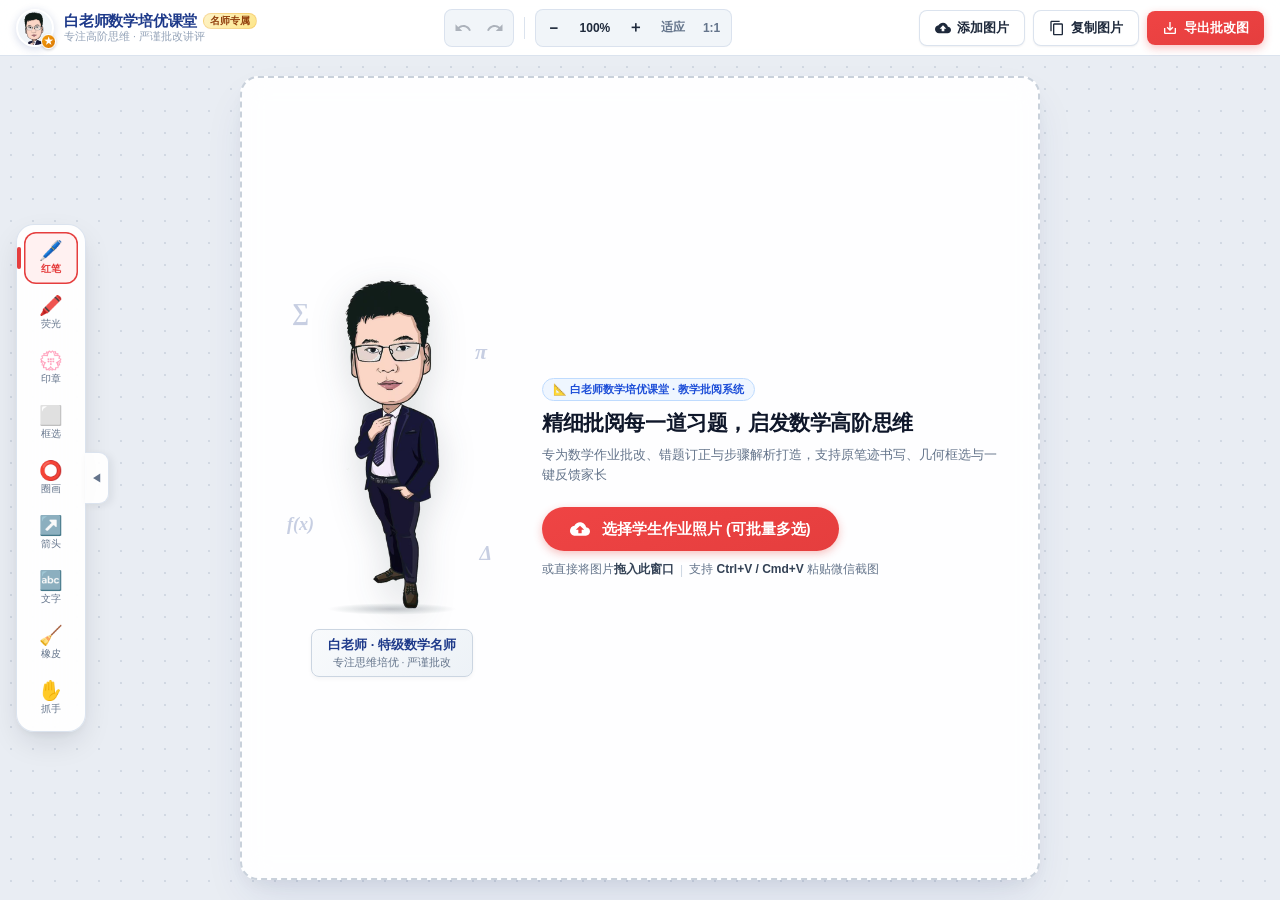
==== commit 33db5aab: "optimize: 移除冗余能力卡片，展示白老师高清全身立绘全图，卡片对称绝对居中修复偏位" ====
--- a/homework_marker.html
+++ b/homework_marker.html
@@ -822,16 +822,16 @@
   position: absolute;
   inset: 20px;
   margin: auto;
-  max-width: 860px;
+  max-width: 800px;
   height: auto;
   max-height: calc(100% - 40px);
   overflow-y: auto;
   border: 2px dashed rgba(148, 163, 184, 0.5);
-  background: rgba(255, 255, 255, 0.94);
+  background: rgba(255, 255, 255, 0.95);
   backdrop-filter: blur(14px);
   -webkit-backdrop-filter: blur(14px);
   border-radius: var(--radius-lg);
-  padding: 30px;
+  padding: 36px 40px;
   display: flex;
   align-items: center;
   justify-content: center;
@@ -850,19 +850,12 @@
 .welcome-container {
   display: flex;
   align-items: center;
-  gap: 36px;
+  justify-content: center;
+  gap: 40px;
   width: 100%;
 }
 
-/* 左侧/顶部立绘与头像展区 */
-.desktop-only {
-  display: flex;
-}
-
-.mobile-only {
-  display: none !important;
-}
-
+/* 左侧立绘展区：展示全部的图片 */
 .teacher-showcase {
   display: flex;
   flex-direction: column;
@@ -881,10 +874,10 @@
 
 .teacher-figure-img {
   width: auto;
-  height: 290px;
+  height: 330px;
   max-width: 100%;
   object-fit: contain;
-  filter: drop-shadow(0 10px 15px rgba(30, 41, 59, 0.15));
+  filter: drop-shadow(0 10px 18px rgba(30, 41, 59, 0.16));
   position: relative;
   z-index: 2;
   transition: transform 0.25s ease;
@@ -925,11 +918,11 @@
 }
 
 .teacher-nameplate {
-  margin-top: 12px;
+  margin-top: 14px;
   display: flex;
   flex-direction: column;
   align-items: center;
-  padding: 6px 14px;
+  padding: 6px 16px;
   background: linear-gradient(135deg, #f8fafc, #edf2f7);
   border: 1px solid #cbd5e1;
   border-radius: var(--radius-sm);
@@ -944,7 +937,7 @@
 }
 
 .nameplate-desc {
-  font-size: 10px;
+  font-size: 10.5px;
   color: #64748b;
   margin-top: 2px;
 }
@@ -961,7 +954,7 @@
 .welcome-header {
   display: flex;
   flex-direction: column;
-  gap: 6px;
+  gap: 8px;
 }
 
 .welcome-badge {
@@ -978,37 +971,58 @@
 }
 
 .welcome-title {
-  font-size: 20px;
+  font-size: 21px;
   font-weight: 800;
   color: #0f172a;
   letter-spacing: -0.4px;
-  line-height: 1.3;
+  line-height: 1.35;
 }
 
 .welcome-desc {
-  font-size: 12.5px;
+  font-size: 13px;
   color: #64748b;
-  line-height: 1.5;
+  line-height: 1.55;
 }
 
 .upload-action-box {
   display: flex;
   flex-direction: column;
   align-items: flex-start;
-  gap: 8px;
-  margin: 2px 0;
+  gap: 10px;
+  margin-top: 6px;
 }
 
 .welcome-upload-btn {
   display: inline-flex;
   align-items: center;
-  padding: 12px 26px;
-  font-size: 14px;
+  padding: 12px 28px;
+  font-size: 14.5px;
   font-weight: 700;
   background: linear-gradient(135deg, #1d4ed8, #2563eb);
   border-color: #1d4ed8;
   color: #fff;
   border-radius: var(--radius-pill);
+  box-shadow: 0 4px 14px rgba(29, 78, 216, 0.28);
+  transition: all 0.16s ease;
+}
+
+.welcome-upload-btn:hover {
+  transform: translateY(-2px);
+  box-shadow: 0 6px 18px rgba(29, 78, 216, 0.35);
+  background: linear-gradient(135deg, #1e40af, #1d4ed8);
+}
+
+.drag-paste-tip {
+  display: flex;
+  align-items: center;
+  gap: 8px;
+  font-size: 11.5px;
+  color: #64748b;
+}
+
+.drag-paste-tip strong {
+  color: #334155;
+}
   box-shadow: 0 4px 14px rgba(29, 78, 216, 0.35);
   cursor: pointer;
   transition: all 0.16s ease;
@@ -1358,12 +1372,25 @@
   .header-right #btnCopyImage { display: inline-flex; }
   .floating-props { z-index: 45; }
 
-  /* 移动端左侧工具栏及折叠把手 */
+  /* 移动端左侧批注工具栏及折叠把手 (紧凑舒适，默认展开) */
   .floating-toolbar {
-    left: 8px;
+    left: 6px;
+    padding: 5px;
+    gap: 2px;
+  }
+  .floating-toolbar .tool-btn {
+    width: 48px;
+    height: 44px;
+    gap: 1px;
+  }
+  .floating-toolbar .tool-icon {
+    font-size: 16px;
+  }
+  .floating-toolbar .tool-name {
+    font-size: 9px;
   }
   .floating-toolbar.collapsed {
-    transform: translateY(-50%) translateX(calc(-100% - 8px));
+    transform: translateY(-50%) translateX(calc(-100% - 6px));
   }
   .toolbar-toggle-btn {
     right: -22px;
@@ -1372,108 +1399,102 @@
     font-size: 10px;
   }
 
-  /* 移动端白老师主题欢迎卡片：切换至大号金边圆形头像 */
-  .desktop-only {
-    display: none !important;
-  }
-  .mobile-only {
-    display: flex !important;
-  }
-  .teacher-avatar-showcase {
+  /* 移动端欢迎卡片：对称居中，放全部立绘图片，去掉冗余能力卡片 */
+  .drop-zone.teacher-theme-welcome {
+    inset: 10px;
+    margin: auto;
+    padding: 16px 14px;
+    max-height: calc(100% - 20px);
     display: flex;
     flex-direction: column;
     align-items: center;
     justify-content: center;
-    margin-bottom: 2px;
-  }
-  .teacher-big-avatar-wrap {
-    position: relative;
-    width: 84px;
-    height: 84px;
-    border-radius: 50%;
-    padding: 3px;
-    background: linear-gradient(135deg, #f59e0b, #d97706, #1d4ed8);
-    box-shadow: 0 4px 14px rgba(30, 58, 138, 0.22);
-  }
-  .teacher-big-avatar-img {
-    width: 100%;
-    height: 100%;
-    border-radius: 50%;
-    object-fit: cover;
-    background: #fff;
-    border: 2px solid #fff;
-    display: block;
-  }
-  .big-cert-badge {
-    position: absolute;
-    right: -2px;
-    bottom: -1px;
-    width: 20px;
-    height: 20px;
-    background: linear-gradient(135deg, #f59e0b, #d97706);
-    color: #fff;
-    font-size: 11px;
-    font-weight: 900;
-    border-radius: 50%;
-    display: flex;
+  }
+  .welcome-container {
+    flex-direction: column;
     align-items: center;
     justify-content: center;
-    border: 2px solid #fff;
-    box-shadow: 0 2px 4px rgba(0, 0, 0, 0.2);
-  }
-
-  .drop-zone.teacher-theme-welcome {
-    inset: 8px;
-    padding: 16px 14px;
-    max-height: calc(100% - 16px);
-  }
-  .welcome-container {
-    flex-direction: column;
-    gap: 12px;
+    gap: 10px;
     text-align: center;
+    width: 100%;
+    max-width: 360px;
+    margin: 0 auto;
   }
   .teacher-showcase {
     width: 100%;
+    align-items: center;
+  }
+  .teacher-figure-wrap {
+    width: 100%;
+    display: flex;
+    flex-direction: column;
+    align-items: center;
+  }
+  .teacher-figure-img {
+    height: 220px;
+    max-height: 35vh;
+    width: auto;
+    object-fit: contain;
+  }
+  .figure-shadow {
+    width: 95px;
+    height: 9px;
+    margin-top: -5px;
   }
   .math-badge { display: none; }
+  .teacher-nameplate {
+    margin-top: 8px;
+    padding: 4px 12px;
+  }
+  .nameplate-title {
+    font-size: 12px;
+  }
+  .nameplate-desc {
+    font-size: 9.5px;
+  }
+
   .welcome-main {
     align-items: center;
     text-align: center;
-    gap: 12px;
+    gap: 8px;
+    width: 100%;
+  }
+  .welcome-header {
+    align-items: center;
+    text-align: center;
+    gap: 4px;
   }
   .welcome-badge {
     align-self: center;
+    font-size: 10px;
+    padding: 2px 8px;
   }
   .welcome-title {
-    font-size: 16px;
+    font-size: 15px;
+    line-height: 1.35;
+    margin-top: 2px;
   }
   .welcome-desc {
-    font-size: 11.5px;
+    display: none; /* 移动端隐藏较长描述，保持界面清爽 */
   }
   .upload-action-box {
     align-items: center;
     width: 100%;
+    margin-top: 4px;
   }
   .welcome-upload-btn {
     width: 100%;
+    max-width: 270px;
     justify-content: center;
-    padding: 10px 16px;
+    padding: 11px 18px;
     font-size: 13.5px;
   }
   .drag-paste-tip {
-    font-size: 11px;
+    font-size: 10.5px;
     flex-direction: column;
     gap: 2px;
   }
   .tip-sep { display: none; }
-  .features-grid {
-    grid-template-columns: 1fr;
-    width: 100%;
-    gap: 6px;
-  }
-  .feature-card {
-    padding: 8px 10px;
-  }
 }
 
 </style>
@@ -1693,10 +1714,9 @@
       <!-- 初始空状态引导区：白老师数学培优课堂专属主题布局 -->
       <div class="drop-zone teacher-theme-welcome" id="dropZone">
         <div class="welcome-container">
-          <!-- 左侧/顶部：白老师名师形象展示 -->
+          <!-- 左侧/上方：白老师名师全景形象展示（展示全部的立绘图片） -->
           <div class="teacher-showcase">
-            <!-- 宽屏/桌面端展示立绘 -->
-            <div class="teacher-figure-wrap desktop-only">
+            <div class="teacher-figure-wrap">
               <img src="[data-uri]" alt="白老师" class="teacher-figure-img">
               <div class="figure-shadow"></div>
               <!-- 漂浮装饰数学微符号 -->
@@ -1706,21 +1726,13 @@
               <span class="math-badge m-b4">Δ</span>
             </div>
 
-            <!-- 手机端/小屏展示：大号高清圆形金边头像 (比例协调、清晰亲切) -->
-            <div class="teacher-avatar-showcase mobile-only">
-              <div class="teacher-big-avatar-wrap">
-                <img src="[data-uri]" alt="白老师" class="teacher-big-avatar-img">
-                <span class="big-cert-badge" title="特级名师认证">★</span>
-              </div>
-            </div>
-
             <div class="teacher-nameplate">
               <span class="nameplate-title">白老师 · 特级数学名师</span>
               <span class="nameplate-desc">专注思维培优 · 严谨批改</span>
             </div>
           </div>
 
-          <!-- 右侧：欢迎主控区与作业导入 -->
+          <!-- 右侧/下方：欢迎主控区与作业导入 (去冗余，直奔核心功能) -->
           <div class="welcome-main">
             <div class="welcome-header">
               <div class="welcome-badge">📐 白老师数学培优课堂 · 教学批阅系统</div>
@@ -1738,38 +1750,6 @@
                 <span>或直接将图片<strong>拖入此窗口</strong></span>
                 <span class="tip-sep">|</span>
                 <span>支持 <strong>Ctrl+V / Cmd+V</strong> 粘贴微信截图</span>
-              </div>
-            </div>
-
-            <!-- 四大课堂特色看板 -->
-            <div class="features-grid">
-              <div class="feature-card">
-                <div class="f-icon">📐</div>
-                <div class="f-text">
-                  <div class="f-title">几何规范圈选</div>
-                  <div class="f-desc">方框/圆圈/箭头，精准指出运算漏洞与推导关键</div>
-                </div>
-              </div>
-              <div class="feature-card">
-                <div class="f-icon">🖊️</div>
-                <div class="f-text">
-                  <div class="f-title">名师适中笔触</div>
-                  <div class="f-desc">预设 8px 黄金线宽，红笔批阅、绿笔订正、荧光划重点</div>
-                </div>
-              </div>
-              <div class="feature-card">
-                <div class="f-icon">⭐</div>
-                <div class="f-text">
-                  <div class="f-title">白老师专属印章</div>
-                  <div class="f-desc">一键加盖正确、订正、💯100 与【白老师已阅】</div>
-                </div>
-              </div>
-              <div class="feature-card">
-                <div class="f-icon">📤</div>
-                <div class="f-text">
-                  <div class="f-title">秒级微信反馈</div>
-                  <div class="f-desc">一键复制批改图或导出高清原图，反馈家长超省心</div>
-                </div>
               </div>
             </div>
           </div>
@@ -1908,10 +1888,8 @@
     bindImageImport();
     bindShortcuts();
 
-    // 移动端在空状态下默认收起工具栏，避免遮挡欢迎卡片
-    if (window.innerWidth <= 768 && state.images.length === 0) {
-      setToolbarCollapsed(true);
-    }
+    // 默认保持批注栏展开打开状态
+    setToolbarCollapsed(false);
 
     render();
   }
@@ -2076,7 +2054,6 @@
       state.currentIndex = -1;
       dom.dropZone.style.display = 'flex';
       if (dom.floatingProps) dom.floatingProps.style.display = 'none';
-      if (window.innerWidth <= 768) setToolbarCollapsed(true);
       updateThumbnails();
       updateDocInfo();
       render();
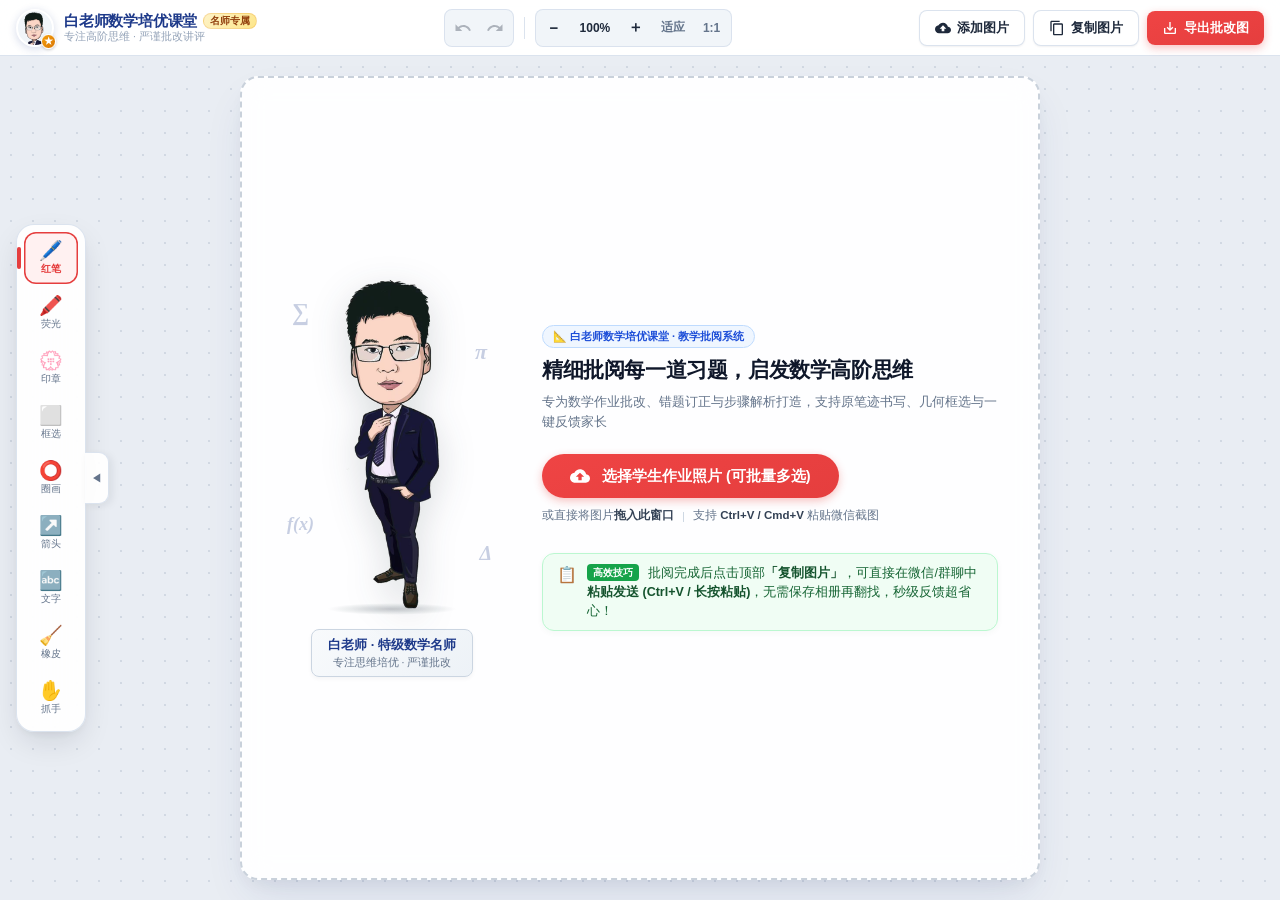
==== commit d296cd7f: "feat: 在页面最下方增加复制图片与秒级微信反馈能力的高效技巧提醒条" ====
--- a/homework_marker.html
+++ b/homework_marker.html
@@ -1023,71 +1023,51 @@
 .drag-paste-tip strong {
   color: #334155;
 }
-  box-shadow: 0 4px 14px rgba(29, 78, 216, 0.35);
-  cursor: pointer;
-  transition: all 0.16s ease;
-}
-
-.welcome-upload-btn:hover {
-  background: linear-gradient(135deg, #1e40af, #1d4ed8);
-  transform: translateY(-2px);
-  box-shadow: 0 6px 18px rgba(29, 78, 216, 0.45);
-}
-
-.drag-paste-tip {
-  font-size: 12px;
-  color: #64748b;
-  display: flex;
-  align-items: center;
-  gap: 6px;
-}
-
 .tip-sep {
   color: #cbd5e1;
 }
 
-/* 4大特色卡片 */
-.features-grid {
-  display: grid;
-  grid-template-columns: repeat(2, 1fr);
+/* 底部温馨提醒条：介绍一键复制与秒级反馈能力 */
+.welcome-tip-banner {
+  display: flex;
+  align-items: flex-start;
   gap: 10px;
-  margin-top: 4px;
-}
-
-.feature-card {
-  display: flex;
-  align-items: flex-start;
-  gap: 9px;
-  background: #f8fafc;
-  border: 1px solid #e2e8f0;
+  background: #f0fdf4;
+  border: 1px solid #bbf7d0;
   border-radius: var(--radius-md);
-  padding: 10px 12px;
-  transition: all 0.14s ease;
-}
-
-.feature-card:hover {
-  background: #fff;
-  border-color: #cbd5e1;
-  box-shadow: 0 3px 8px rgba(15, 23, 42, 0.05);
-}
-
-.f-icon {
-  font-size: 17px;
+  padding: 10px 14px;
+  margin-top: 14px;
+  max-width: 460px;
+  box-shadow: 0 2px 6px rgba(22, 101, 52, 0.04);
+}
+
+.tip-banner-icon {
+  font-size: 16px;
   flex-shrink: 0;
-  margin-top: 1px;
-}
-
-.f-title {
-  font-size: 12px;
+  line-height: 1.4;
+}
+
+.tip-banner-content {
+  font-size: 12.5px;
+  color: #166534;
+  line-height: 1.5;
+}
+
+.tip-banner-tag {
+  display: inline-block;
+  background: #16a34a;
+  color: #fff;
+  font-size: 10px;
   font-weight: 700;
-  color: #1e293b;
-  margin-bottom: 2px;
-}
-
-.f-desc {
-  font-size: 11px;
-  color: #64748b;
-  line-height: 1.4;
+  padding: 1px 6px;
+  border-radius: 4px;
+  margin-right: 6px;
+  vertical-align: 1px;
+}
+
+.tip-banner-content strong {
+  color: #14532d;
+  font-weight: 700;
 }
 
 /* ================= 底部多图批改缩略图条 ================= */
@@ -1495,6 +1475,26 @@
     gap: 2px;
   }
   .tip-sep { display: none; }
+  .welcome-tip-banner {
+    width: 100%;
+    max-width: 320px;
+    margin: 8px auto 0 auto;
+    padding: 8px 10px;
+    gap: 7px;
+    text-align: left;
+    box-sizing: border-box;
+  }
+  .tip-banner-icon {
+    font-size: 14px;
+  }
+  .tip-banner-content {
+    font-size: 11px;
+    line-height: 1.45;
+  }
+  .tip-banner-tag {
+    font-size: 9.5px;
+    padding: 1px 4px;
+  }
 }
 
 </style>
@@ -1750,6 +1750,15 @@
                 <span>或直接将图片<strong>拖入此窗口</strong></span>
                 <span class="tip-sep">|</span>
                 <span>支持 <strong>Ctrl+V / Cmd+V</strong> 粘贴微信截图</span>
+              </div>
+            </div>
+
+            <!-- 底部提醒：介绍一键复制与秒级反馈能力 -->
+            <div class="welcome-tip-banner">
+              <span class="tip-banner-icon">📋</span>
+              <div class="tip-banner-content">
+                <span class="tip-banner-tag">高效技巧</span>
+                批阅完成后点击顶部<strong>「复制图片」</strong>，可直接在微信/群聊中 <strong>粘贴发送 (Ctrl+V / 长按粘贴)</strong>，无需保存相册再翻找，秒级反馈超省心！
               </div>
             </div>
           </div>
